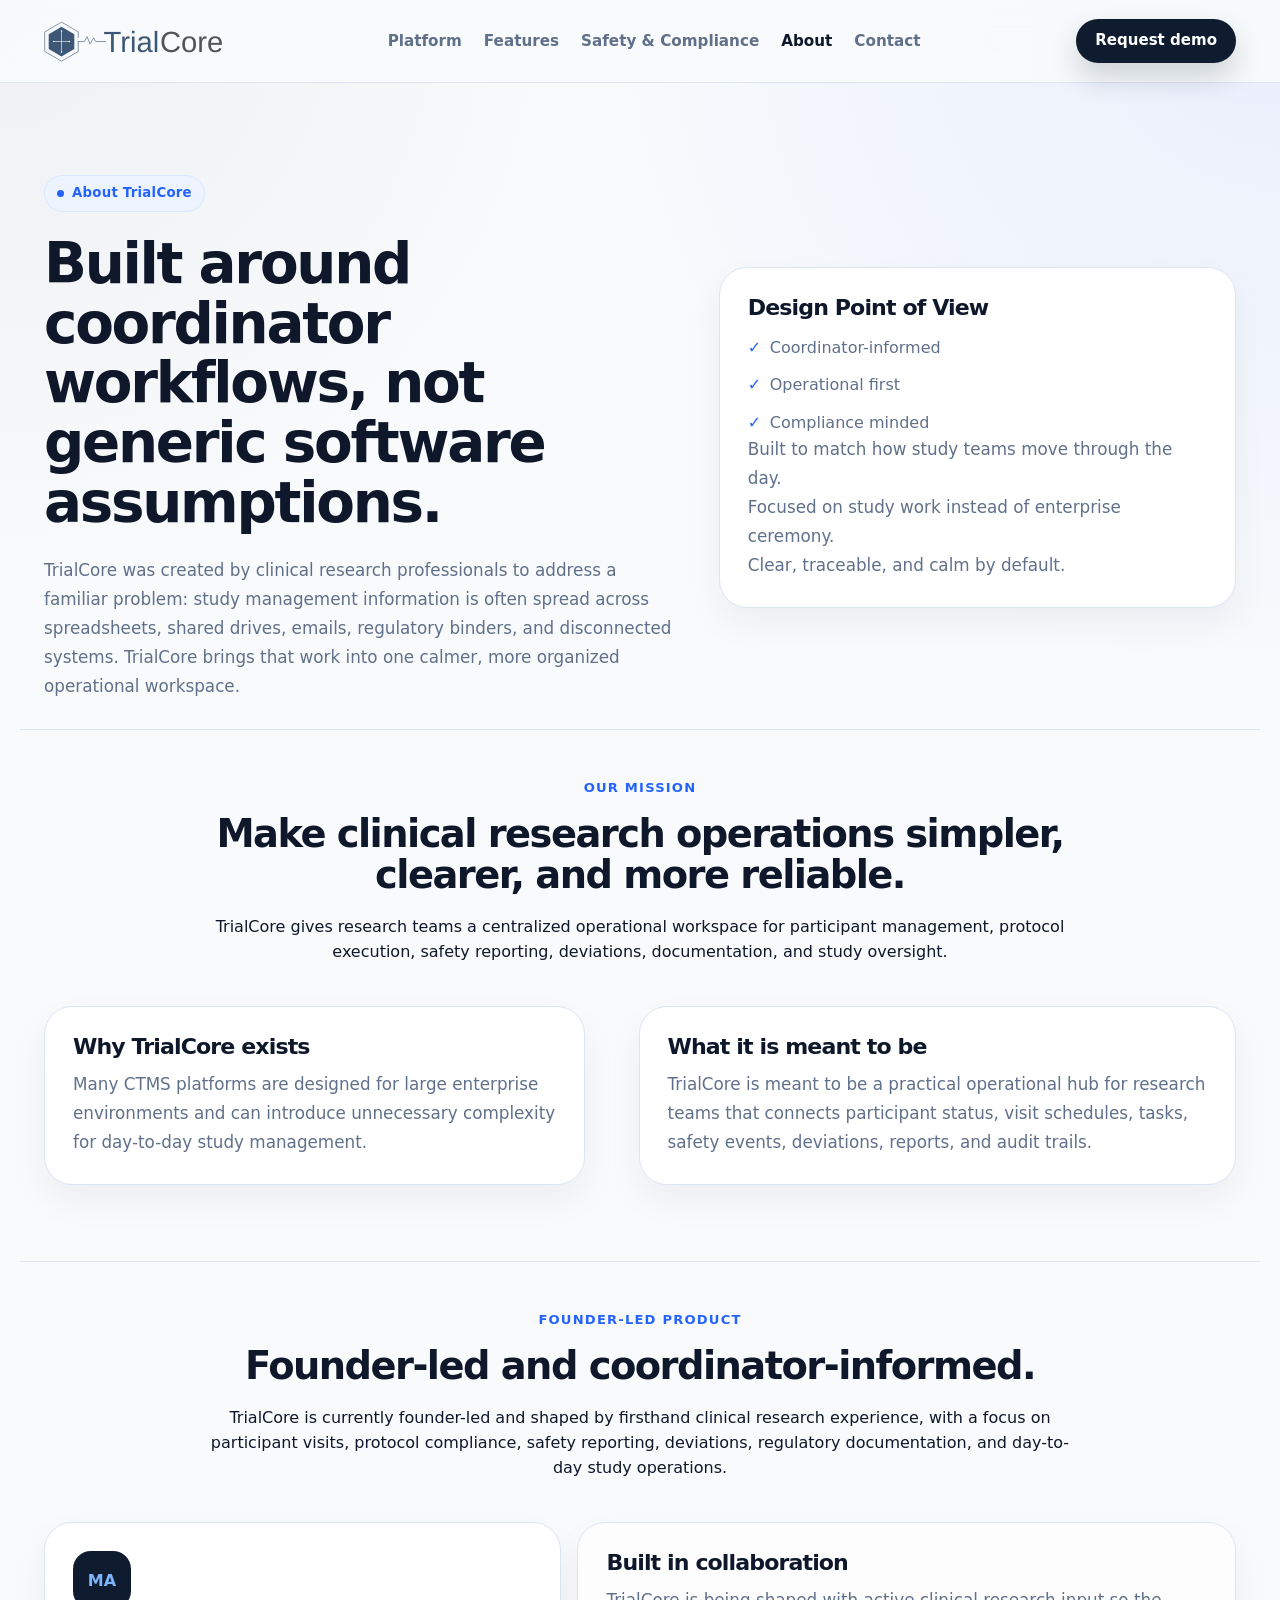
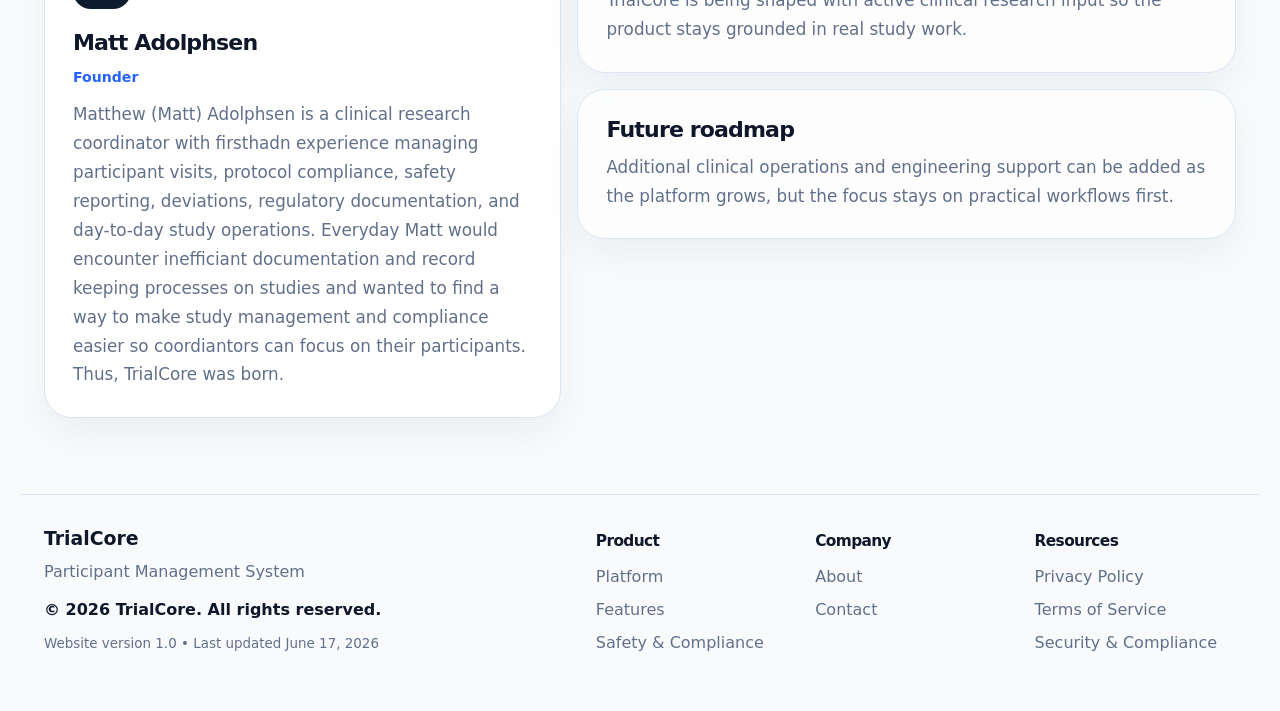
==== about.html @ cb587e04 "Revise founder information in about.html Updated founder's role and description for clarity and deta" ====
<!DOCTYPE html>
<html lang="en">
<head>
  <meta charset="UTF-8">
  <meta name="viewport" content="width=device-width, initial-scale=1.0">
  <title>About | TrialCore</title>
  <meta name="description" content="Learn about TrialCore and the product vision behind the clinical trial management platform.">
  <link rel="stylesheet" href="assets/css/styles.css">
</head>
<body class="about-page">
  <a class="skip-link" href="#main-content">Skip to content</a>
  <header class="site-header">
    <div class="header-inner">
      <a class="brand" href="platform.html" aria-label="TrialCore home">
        <img class="brand-logo" src="assets/images/trialcore-logo.svg" alt="" aria-hidden="true">
      </a>
      <nav class="site-nav" aria-label="Primary navigation">
        <a href="platform.html">Platform</a>
        <a href="features.html">Features</a>
        <a href="safety-compliance.html">Safety &amp; Compliance</a>
        <a href="about.html" aria-current="page">About</a>
        <a href="contact.html">Contact</a>
      </nav>
      <div class="header-actions">
        <a class="button button-dark" href="contact.html">Request demo</a>
      </div>
    </div>
  </header>

  <main id="main-content" class="page-stack">
    <section class="page-hero">
      <div>
        <div class="eyebrow"><span></span> About TrialCore</div>
        <h1>Built around coordinator workflows, not generic software assumptions.</h1>
        <p>TrialCore was created by clinical research professionals to address a familiar problem: study management information is often spread across spreadsheets, shared drives, emails, regulatory binders, and disconnected systems. TrialCore brings that work into one calmer, more organized operational workspace.</p>
      </div>
      <aside class="panel">
        <h3>Design Point of View</h3>
        <ul class="list spaced">
          <li>Coordinator-informed</li>
          <li>Operational first</li>
          <li>Compliance minded</li>
        </ul>
        <p class="body-text panel-note">Built to match how study teams move through the day.</p>
        <p class="body-text panel-note">Focused on study work instead of enterprise ceremony.</p>
        <p class="body-text panel-note">Clear, traceable, and calm by default.</p>
      </aside>
    </section>

    <section class="section compact">
      <div class="section-header center">
        <div class="kicker">Our mission</div>
        <h2>Make clinical research operations simpler, clearer, and more reliable.</h2>
        <p>TrialCore gives research teams a centralized operational workspace for participant management, protocol execution, safety reporting, deviations, documentation, and study oversight.</p>
      </div>
      <div class="split about-split">
        <article class="panel">
          <h3>Why TrialCore exists</h3>
          <p class="body-text">Many CTMS platforms are designed for large enterprise environments and can introduce unnecessary complexity for day-to-day study management.</p>
        </article>
        <article class="panel">
          <h3>What it is meant to be</h3>
          <p class="body-text">TrialCore is meant to be a practical operational hub for research teams that connects participant status, visit schedules, tasks, safety events, deviations, reports, and audit trails.</p>
        </article>
      </div>
    </section>

    <section class="section compact">
      <div class="section-header center">
        <div class="kicker">Founder-led product</div>
        <h2>Founder-led and coordinator-informed.</h2>
        <p>TrialCore is currently founder-led and shaped by firsthand clinical research experience, with a focus on participant visits, protocol compliance, safety reporting, deviations, regulatory documentation, and day-to-day study operations.</p>
      </div>
      <div class="founder-layout">
        <article class="panel founder-card">
          <div class="avatar">MA</div>
          <h3>Matt Adolphsen</h3>
          <div class="role">Founder</div>
          <p class="body-text">Matthew (Matt) Adolphsen is a clinical research coordinator with firsthadn experience managing participant visits, protocol compliance, safety reporting, deviations, regulatory documentation, and day-to-day study operations. Everyday Matt would encounter inefficiant documentation and record keeping processes on studies and wanted to find a way to make study management and compliance easier so coordiantors can focus on their participants. Thus, TrialCore was born.</p>
        </article>
        <div class="stack roadmap-stack">
          <article class="panel panel-muted">
            <h3>Built in collaboration</h3>
            <p class="body-text">TrialCore is being shaped with active clinical research input so the product stays grounded in real study work.</p>
          </article>
          <article class="panel panel-muted">
            <h3>Future roadmap</h3>
            <p class="body-text">Additional clinical operations and engineering support can be added as the platform grows, but the focus stays on practical workflows first.</p>
          </article>
        </div>
      </div>
    </section>
  </main>

  <footer class="site-footer">
    <div class="footer-brand">
      <strong>TrialCore</strong>
      <p>Participant Management System</p>
      <p class="footer-copyright">© 2026 TrialCore. All rights reserved.</p>
      <p class="footer-version">Website version 1.0 • Last updated June 17, 2026</p>
    </div>
    <div class="footer-grid">
      <div>
        <h3>Product</h3>
        <a href="platform.html">Platform</a>
        <a href="features.html">Features</a>
        <a href="safety-compliance.html">Safety &amp; Compliance</a>
      </div>
      <div>
        <h3>Company</h3>
        <a href="about.html">About</a>
        <a href="contact.html">Contact</a>
      </div>
      <div>
        <h3>Resources</h3>
        <a href="resources.html#privacy-policy">Privacy Policy</a>
        <a href="resources.html#terms-of-service">Terms of Service</a>
        <a href="resources.html#security-compliance">Security &amp; Compliance</a>
      </div>
    </div>
  </footer>
</body>
</html>
---- assets/css/styles.css ----
/* TrialCore shared styles.
   Edit the color variables below first when changing the visual theme. */
:root {
  --navy: #0f1b2f;
  --navy-2: #142746;
  --blue: #2563ff;
  --blue-soft: #edf4ff;
  --bg: #f8fafc;
  --surface: #ffffff;
  --text: #0f172a;
  --muted: #61708a;
  --border: #dce5f2;
  --max: 1240px;
  --page-gutter: clamp(18px, 2vw, 24px);
  --section-width: 860px;
  --shadow: 0 22px 54px rgba(15, 23, 42, 0.07);
  --shadow-strong: 0 30px 78px rgba(15, 27, 47, 0.18);
  --radius-lg: 28px;
  --radius-md: 20px;
  --radius-sm: 14px;
}

*,
*::before,
*::after {
  box-sizing: border-box;
}

html {
  scroll-behavior: smooth;
}

body {
  margin: 0;
  font-family: Inter, "Segoe UI", system-ui, -apple-system, BlinkMacSystemFont, sans-serif;
  background:
    radial-gradient(circle at top right, rgba(37, 99, 255, 0.07), transparent 26%),
    radial-gradient(circle at top left, rgba(15, 27, 47, 0.045), transparent 22%),
    var(--bg);
  color: var(--text);
  line-height: 1.58;
}

a {
  color: inherit;
  text-decoration: none;
}

img {
  display: block;
  max-width: 100%;
}

button,
input,
textarea {
  font: inherit;
}

button {
  border: 0;
}

/* Keep keyboard users oriented. */
:focus-visible {
  outline: 3px solid rgba(37, 99, 255, 0.35);
  outline-offset: 2px;
}

.skip-link {
  position: absolute;
  left: 16px;
  top: -48px;
  z-index: 1000;
  padding: 10px 14px;
  border-radius: 999px;
  background: var(--navy);
  color: #fff;
  transition: top 0.2s ease;
}

.skip-link:focus {
  top: 16px;
}

.site-header {
  position: sticky;
  top: 0;
  z-index: 50;
  border-bottom: 1px solid var(--border);
  background: rgba(248, 250, 252, 0.94);
  backdrop-filter: blur(18px);
}

/* Global container system: all major site regions share one centered max-width and gutter. */
.header-inner {
  max-width: var(--max);
  margin: 0 auto;
  padding: 18px var(--page-gutter);
  display: flex;
  flex-wrap: wrap;
  align-items: center;
  justify-content: space-between;
  gap: 18px 24px;
}

.brand {
  display: inline-flex;
  align-items: center;
  gap: 12px;
  font-weight: 800;
  letter-spacing: -0.02em;
}

.brand-logo {
  display: block;
  height: 46px;
  width: auto;
  max-width: min(220px, 28vw);
}

.site-nav {
  display: flex;
  flex-wrap: wrap;
  align-items: center;
  justify-content: center;
  gap: 10px 22px;
  color: var(--muted);
  font-size: 0.95rem;
  font-weight: 650;
}

.site-nav a {
  padding: 6px 0;
}

.site-nav a:hover,
.site-nav a[aria-current="page"] {
  color: var(--text);
}

.header-actions {
  display: flex;
  flex-wrap: wrap;
  gap: 10px;
}

.button {
  display: inline-flex;
  align-items: center;
  justify-content: center;
  min-height: 44px;
  padding: 0 18px;
  border-radius: 999px;
  border: 1px solid transparent;
  font-size: 0.94rem;
  font-weight: 750;
  white-space: nowrap;
  transition:
    transform 0.18s ease,
    box-shadow 0.18s ease,
    background-color 0.18s ease,
    color 0.18s ease,
    border-color 0.18s ease;
}

.button:hover {
  transform: translateY(-1px);
}

.button-primary {
  background: var(--blue);
  color: #fff;
  box-shadow: 0 14px 28px rgba(37, 99, 255, 0.22);
}

.button-primary:hover {
  box-shadow: 0 16px 32px rgba(37, 99, 255, 0.28);
}

.button-dark {
  background: var(--navy);
  color: #fff;
  box-shadow: 0 14px 28px rgba(15, 27, 47, 0.18);
}

.button-secondary {
  background: #fff;
  color: var(--text);
  border-color: var(--border);
}

.button-secondary:hover {
  border-color: #c6d5ea;
}

main {
  display: block;
}

.hero,
.page-hero,
.section,
.cta,
.footer {
  width: 100%;
  max-width: var(--max);
  margin-inline: auto;
}

.hero {
  width: min(100%, var(--max));
  padding: 92px var(--page-gutter) 84px;
  display: grid;
  grid-template-columns: minmax(0, 1fr) minmax(0, 0.92fr);
  gap: 72px;
  align-items: center;
}

.hero-copy {
  max-width: 620px;
}

.eyebrow {
  display: inline-flex;
  align-items: center;
  gap: 8px;
  margin-bottom: 22px;
  padding: 7px 12px;
  border-radius: 999px;
  border: 1px solid #d8e7ff;
  background: var(--blue-soft);
  color: var(--blue);
  font-size: 0.83rem;
  font-weight: 800;
  letter-spacing: 0.02em;
}

.eyebrow span {
  width: 7px;
  height: 7px;
  border-radius: 999px;
  background: var(--blue);
}

h1,
h2,
h3 {
  margin: 0;
  letter-spacing: -0.04em;
}

h1 {
  margin-bottom: 24px;
  font-size: clamp(2.45rem, 5vw, 4.4rem);
  line-height: 1.03;
}

.hero h1 {
  max-width: 10.5ch;
}

.hero p,
.page-hero p,
.body-text {
  margin: 0;
  color: var(--muted);
  font-size: 1.05rem;
  line-height: 1.72;
}

.hero p {
  margin-bottom: 30px;
  max-width: 620px;
}

.hero-actions {
  display: flex;
  flex-wrap: wrap;
  gap: 12px;
  align-items: center;
}

.hero-note {
  margin-top: 18px;
  color: var(--muted);
  font-size: 0.92rem;
}

.hero-media {
  min-width: 0;
}

.hero-frame {
  overflow: hidden;
  border: 1px solid var(--border);
  border-radius: 28px;
  background: #fff;
  box-shadow: var(--shadow);
}

.hero-image {
  width: 100%;
  height: auto;
}

.trust-strip {
  padding: 30px var(--page-gutter) 34px;
  border-top: 1px solid var(--border);
  border-bottom: 1px solid var(--border);
  background: linear-gradient(180deg, #fff 0%, #f5f8fc 100%);
}

.trust-strip > p {
  max-width: var(--section-width);
  margin: 0 auto 24px;
  color: var(--muted);
  text-align: center;
  font-weight: 700;
}

.trust-grid {
  display: grid;
  grid-template-columns: repeat(4, minmax(0, 1fr));
  gap: 24px;
}

.trust-item {
  display: flex;
  gap: 14px;
  align-items: flex-start;
}

.trust-item > span {
  color: var(--blue);
  font-size: 1.3rem;
  font-weight: 900;
  line-height: 1;
  margin-top: 2px;
}

.trust-item small {
  display: block;
  color: var(--muted);
  font-size: 0.88rem;
  line-height: 1.45;
}

.page-hero,
.section {
  padding: 92px var(--page-gutter) 76px;
}

.page-stack > section + section {
  border-top: 1px solid var(--border);
}

.page-hero {
  display: grid;
  grid-template-columns: minmax(0, 1fr) minmax(0, 0.82fr);
  gap: 44px;
  align-items: center;
}

.page-hero h1 {
  max-width: var(--section-width);
  font-size: clamp(2.3rem, 4.4vw, 4.05rem);
  line-height: 1.06;
}

.section {
  padding-top: 0;
}

.platform-page .trust-strip {
  padding-bottom: 48px;
}

.platform-page .section {
  padding-top: 72px;
}

.section.compact {
  padding-top: 48px;
}

/* Section width system: reuse a single measured width for section headings and intro copy. */
.section-header {
  max-width: var(--section-width);
  margin-bottom: 42px;
}

.platform-page .section-header {
  margin-bottom: 56px;
}

.section-header.center {
  margin-inline: auto;
  text-align: center;
}

.panel-note {
  margin-top: 16px;
}

.kicker {
  margin-bottom: 14px;
  color: var(--blue);
  font-size: 0.82rem;
  font-weight: 900;
  letter-spacing: 0.09em;
  text-transform: uppercase;
}

.section h2,
.cta h2 {
  margin-bottom: 18px;
  font-size: clamp(2rem, 3vw, 3.25rem);
  line-height: 1.08;
}

.one-line-heading {
  white-space: nowrap;
}

.grid-2,
.grid-3,
.staff-grid,
.check-list,
.info-grid {
  display: grid;
  gap: 16px;
}

.grid-2 {
  grid-template-columns: repeat(2, minmax(0, 1fr));
}

.grid-3 {
  grid-template-columns: repeat(3, minmax(0, 1fr));
}

.wide-spread {
  max-width: var(--section-width);
}

.cards-top {
  margin-top: 28px;
}

.panel,
.feature-card,
.staff-card,
.rail {
  background: #fff;
  border: 1px solid var(--border);
  box-shadow: 0 16px 36px rgba(15, 23, 42, 0.05);
  transition:
    transform 0.18s ease,
    box-shadow 0.18s ease,
    border-color 0.18s ease;
}

.panel:hover,
.feature-card:hover,
.staff-card:hover,
.comparison-card:hover,
.tab-panel:hover {
  transform: translateY(-2px);
  box-shadow: 0 20px 44px rgba(15, 23, 42, 0.08);
  border-color: #cfdaf0;
}

.panel {
  padding: 28px;
  border-radius: var(--radius-lg);
}

.panel h3,
.feature-card h3,
.staff-card h3 {
  margin-bottom: 10px;
  font-size: 1.38rem;
  line-height: 1.12;
}

.feature-card {
  min-height: 230px;
  padding: 26px;
  border-radius: 32px;
}

.feature-icon {
  width: 44px;
  height: 44px;
  margin-bottom: 30px;
  border-radius: 13px;
  background: var(--blue-soft);
  color: var(--blue);
  display: grid;
  place-items: center;
  font-weight: 900;
}

.feature-card p,
.rail span {
  margin: 0;
  color: var(--muted);
  font-size: 0.96rem;
}

.about-page .page-hero {
  padding-bottom: 28px;
}

.contact-page .page-hero {
  padding-bottom: 20px;
}

.features-page .page-hero {
  padding-bottom: 20px;
}

.safety-page .page-hero {
  display: block;
  padding-bottom: 24px;
}

.page-hero-copy {
  max-width: var(--section-width);
}

.safety-page .feature-card {
  min-height: 220px;
}

.about-split {
  gap: 20px;
}

.founder-layout {
  display: grid;
  grid-template-columns: minmax(0, 0.88fr) minmax(0, 1.12fr);
  gap: 16px;
  align-items: start;
}

.founder-card {
  min-height: 100%;
}

.panel-muted {
  background: rgba(255, 255, 255, 0.72);
}

.roadmap-stack {
  gap: 14px;
}

.feature-group-grid {
  align-items: stretch;
}

.comparison-grid {
  display: grid;
  grid-template-columns: repeat(2, minmax(0, 1fr));
  gap: 16px;
}

.comparison-card {
  padding: 26px;
  border: 1px solid var(--border);
  border-radius: 28px;
  background: #fff;
  box-shadow: 0 16px 36px rgba(15, 23, 42, 0.05);
}

.comparison-card h3 {
  margin-bottom: 10px;
  font-size: 1.35rem;
}

.comparison-highlight {
  border-color: #bfd0f4;
  background: linear-gradient(180deg, #ffffff 0%, #f4f8ff 100%);
}

.trust-layer {
  margin-top: 18px;
  display: grid;
  gap: 22px;
}

.document-preview {
  max-width: 860px;
  margin-inline: auto;
}

.trust-layer-grid {
  display: grid;
  grid-template-columns: repeat(3, minmax(0, 1fr));
  gap: 16px;
}

.trust-layer-grid strong {
  display: block;
  margin-bottom: 8px;
}

.form-assurance {
  margin: 14px 0 0;
  color: var(--muted);
  font-size: 0.92rem;
}

.list {
  margin: 0;
  padding: 0;
  list-style: none;
  display: grid;
  gap: 12px;
  color: var(--muted);
}

.list-two-col {
  grid-template-columns: repeat(2, minmax(0, 1fr));
  column-gap: 24px;
}

.list.spaced {
  margin-top: 14px;
}

.workflow-section .section-header {
  max-width: var(--section-width);
}

.workflow-grid {
  display: grid;
  grid-template-columns: repeat(2, minmax(0, 1fr));
  gap: 18px;
  align-items: start;
}

.workflow-grid > .panel:first-child {
  grid-column: 1 / -1;
}

.workflow-grid > .panel {
  min-height: 100%;
}

.workflow-list {
  gap: 14px;
}

.status-flow {
  margin-top: 20px;
  display: grid;
  grid-template-columns: repeat(3, minmax(0, 1fr));
  gap: 14px;
}

.status-card {
  min-height: 168px;
  padding: 18px 18px 20px;
  border: 1px solid #d6e1f3;
  border-radius: 22px;
  background: linear-gradient(180deg, #ffffff 0%, #f8fbff 100%);
  box-shadow: 0 12px 28px rgba(15, 23, 42, 0.04);
}

.status-card h4 {
  margin: 10px 0 8px;
  font-size: 1.08rem;
  line-height: 1.15;
  letter-spacing: -0.03em;
}

.status-card p {
  margin: 0;
  color: var(--muted);
  font-size: 0.93rem;
  line-height: 1.55;
}

.status-step {
  display: inline-flex;
  align-items: center;
  justify-content: center;
  min-width: 44px;
  height: 28px;
  padding: 0 10px;
  border-radius: 999px;
  background: var(--blue-soft);
  color: var(--blue);
  font-size: 0.78rem;
  font-weight: 900;
  letter-spacing: 0.08em;
}

.status-card-terminal {
  border-color: #bfd0f4;
  background: linear-gradient(180deg, #ffffff 0%, #f4f8ff 100%);
}

.list li {
  position: relative;
  padding-left: 22px;
}

.list li::before {
  content: "✓";
  position: absolute;
  left: 0;
  color: var(--blue);
  font-weight: 900;
}

.split {
  display: grid;
  grid-template-columns: minmax(0, 0.95fr) minmax(0, 1.05fr);
  gap: 54px;
  align-items: start;
}

.stack {
  display: grid;
  gap: 16px;
}

.product-mini {
  overflow: hidden;
  border: 1px solid var(--border);
  border-radius: 22px;
  background: var(--bg);
}

.product-mini-top {
  min-height: 50px;
  padding: 0 16px;
  background: var(--navy);
  color: #b7c4d6;
  display: flex;
  align-items: center;
  justify-content: space-between;
  gap: 12px;
  font-size: 0.82rem;
  font-weight: 800;
}

.product-mini-body {
  padding: 18px;
  display: grid;
  gap: 12px;
}

.mini-row {
  display: flex;
  justify-content: space-between;
  gap: 14px;
  align-items: center;
  padding: 13px;
  border: 1px solid var(--border);
  border-radius: 12px;
  background: #fff;
}

.mini-row strong {
  display: block;
  margin-bottom: 3px;
}

.mini-row small {
  display: block;
  color: var(--muted);
}

.pill {
  padding: 5px 9px;
  border-radius: 999px;
  background: var(--blue-soft);
  color: var(--blue);
  font-size: 0.72rem;
  font-weight: 850;
  white-space: nowrap;
}

.staff-grid {
  grid-template-columns: repeat(3, minmax(0, 1fr));
}

.staff-card {
  min-height: 260px;
  padding: 24px;
  border-radius: 24px;
}

.avatar {
  width: 58px;
  height: 58px;
  margin-bottom: 22px;
  border-radius: 18px;
  background: var(--navy);
  color: #7db5ff;
  display: grid;
  place-items: center;
  font-weight: 900;
}

.role {
  margin-bottom: 12px;
  color: var(--blue);
  font-size: 0.88rem;
  font-weight: 800;
}

.contact-layout {
  display: grid;
  grid-template-columns: minmax(0, 1.05fr) minmax(0, 0.95fr);
  gap: 24px;
  align-items: start;
}

form {
  display: grid;
  grid-template-columns: repeat(2, minmax(0, 1fr));
  gap: 14px;
}

.field {
  display: grid;
  gap: 7px;
}

.field.full {
  grid-column: 1 / -1;
}

label {
  font-size: 0.84rem;
  font-weight: 800;
}

input,
textarea {
  width: 100%;
  padding: 12px 13px;
  border: 1px solid var(--border);
  border-radius: 12px;
  background: #fff;
  color: var(--text);
}

textarea {
  min-height: 132px;
  resize: vertical;
}

input:focus,
textarea:focus {
  border-color: #9bc0ff;
  box-shadow: 0 0 0 4px rgba(37, 99, 255, 0.1);
}

.form-actions {
  grid-column: 1 / -1;
  display: flex;
  flex-wrap: wrap;
  gap: 10px;
  align-items: center;
}

.form-note {
  grid-column: 1 / -1;
  margin: 0;
  color: var(--muted);
  font-size: 0.9rem;
}

.cta {
  margin-bottom: 42px;
  padding: 0 var(--page-gutter);
}

.cta-inner {
  padding: 62px;
  border-radius: 36px;
  background: var(--navy);
  color: #fff;
  box-shadow: var(--shadow-strong);
  display: grid;
  grid-template-columns: minmax(0, 1fr) auto;
  gap: 28px;
  align-items: center;
}

.cta p {
  margin: 0;
  max-width: 670px;
  color: #b8c4d5;
}

.cta .button-primary {
  background: #fff;
  color: var(--navy);
  box-shadow: none;
}

.footer {
  padding: 28px var(--page-gutter) 46px;
  border-top: 1px solid var(--border);
  color: var(--muted);
  font-size: 0.9rem;
  display: flex;
  justify-content: space-between;
  gap: 20px;
}

.site-footer {
  width: min(100%, var(--max));
  margin: 0 auto;
  padding: 34px var(--page-gutter) 48px;
  border-top: 1px solid var(--border);
  color: var(--muted);
  display: grid;
  grid-template-columns: minmax(0, 0.9fr) minmax(0, 1.1fr);
  gap: 28px;
}

.footer-brand strong {
  display: block;
  margin-bottom: 0;
  color: var(--text);
  font-size: 1.18rem;
  line-height: 1;
}

.footer-brand {
  display: grid;
  gap: 1px;
}

.footer-brand p {
  margin: 0;
}

.footer-copyright {
  margin-top: 3px !important;
  color: var(--text);
  font-weight: 600;
}

.footer-version {
  color: var(--muted);
  font-size: 0.84rem;
}

.footer-grid {
  display: grid;
  grid-template-columns: repeat(3, minmax(0, 1fr));
  gap: 18px;
}

.footer-grid h3 {
  margin-bottom: 10px;
  color: var(--text);
  font-size: 0.96rem;
}

.footer-grid a {
  display: block;
  margin-bottom: 8px;
  color: var(--muted);
}

.footer-grid a:hover {
  color: var(--text);
}

.resources-section {
  padding-top: 0;
}

.resource-tabs {
  display: grid;
  gap: 18px;
}

.tab-list {
  display: grid;
  grid-template-columns: repeat(3, minmax(0, 1fr));
  gap: 12px;
  padding: 10px;
  border: 1px solid var(--border);
  border-radius: 22px;
  background: rgba(255, 255, 255, 0.78);
  box-shadow: 0 16px 36px rgba(15, 23, 42, 0.05);
}

.tab-button {
  min-height: 54px;
  padding: 0 16px;
  border-radius: 16px;
  border: 1px solid transparent;
  background: transparent;
  color: var(--muted);
  font-size: 0.96rem;
  font-weight: 800;
  letter-spacing: -0.01em;
  cursor: pointer;
  transition:
    background-color 0.18s ease,
    color 0.18s ease,
    border-color 0.18s ease,
    transform 0.18s ease;
}

.tab-button:hover {
  transform: translateY(-1px);
}

.tab-button[aria-selected="true"],
.tab-button.is-active {
  background: var(--navy);
  color: #fff;
  border-color: var(--navy);
  box-shadow: 0 12px 24px rgba(15, 27, 47, 0.18);
}

.tab-panel {
  padding: 28px;
}

.resource-copy {
  display: grid;
  gap: 24px;
}

.resource-intro h3 {
  margin-bottom: 10px;
  font-size: 1.6rem;
}

.resource-columns {
  display: grid;
  grid-template-columns: repeat(3, minmax(0, 1fr));
  gap: 18px;
}

.resource-columns section {
  padding: 20px;
  border: 1px solid var(--border);
  border-radius: 20px;
  background: #fff;
}

.resource-columns h4 {
  margin: 0 0 12px;
  font-size: 1.05rem;
}

.resource-columns .list {
  gap: 10px;
}

.resource-columns .list li {
  padding-left: 20px;
}

/* Responsive breakpoint strategy: collapse multi-column layouts gradually while keeping gutters consistent. */
@media (max-width: 1080px) {
  .hero,
  .page-hero {
    grid-template-columns: minmax(0, 1fr);
    gap: 48px;
  }

  .hero h1 {
    max-width: 12ch;
  }

  .hero-frame {
    max-width: 860px;
    margin-inline: auto;
  }

  .trust-grid {
    grid-template-columns: repeat(2, minmax(0, 1fr));
  }

  .resource-columns {
    grid-template-columns: minmax(0, 1fr);
  }

  .one-line-heading {
    white-space: normal;
    text-wrap: balance;
  }
}

@media (max-width: 940px) {
  .contact-layout,
  .cta-inner {
    grid-template-columns: minmax(0, 1fr);
  }

  .grid-3,
  .staff-grid {
    grid-template-columns: repeat(2, minmax(0, 1fr));
  }

  .comparison-grid,
  .founder-layout,
  .site-footer,
  .footer-grid,
  .trust-layer-grid,
  .tab-list,
  .workflow-grid {
    grid-template-columns: minmax(0, 1fr);
  }

  .status-flow {
    grid-template-columns: repeat(2, minmax(0, 1fr));
  }

  .safety-page .grid-3 {
    grid-template-columns: repeat(2, minmax(0, 1fr));
  }
}

@media (max-width: 720px) {
  .header-inner {
    align-items: flex-start;
  }

  .site-nav {
    justify-content: flex-start;
    gap: 10px 18px;
  }

  .brand-logo {
    height: 40px;
    max-width: min(190px, 42vw);
  }

  .one-line-heading {
    white-space: normal;
  }

  .hero {
    padding-top: 58px;
  }

  .grid-2,
  .grid-3,
  .staff-grid,
  .trust-grid,
  form {
    grid-template-columns: minmax(0, 1fr);
  }

  .list-two-col {
    grid-template-columns: minmax(0, 1fr);
  }

  .status-flow {
    grid-template-columns: minmax(0, 1fr);
  }

  .comparison-grid,
  .trust-layer-grid,
  .workflow-grid {
    grid-template-columns: minmax(0, 1fr);
  }

  .tab-panel {
    padding: 20px;
  }

  .tab-list {
    padding: 8px;
    gap: 8px;
  }

  .tab-button {
    min-height: 48px;
    padding-inline: 12px;
    font-size: 0.9rem;
  }

  .safety-page .page-hero {
    padding-bottom: 8px;
  }

  .cta {
    padding-inline: 0;
  }

  .cta-inner {
    padding: 32px;
    border-radius: 28px;
  }

  .site-footer {
    padding-inline: 0;
  }
}
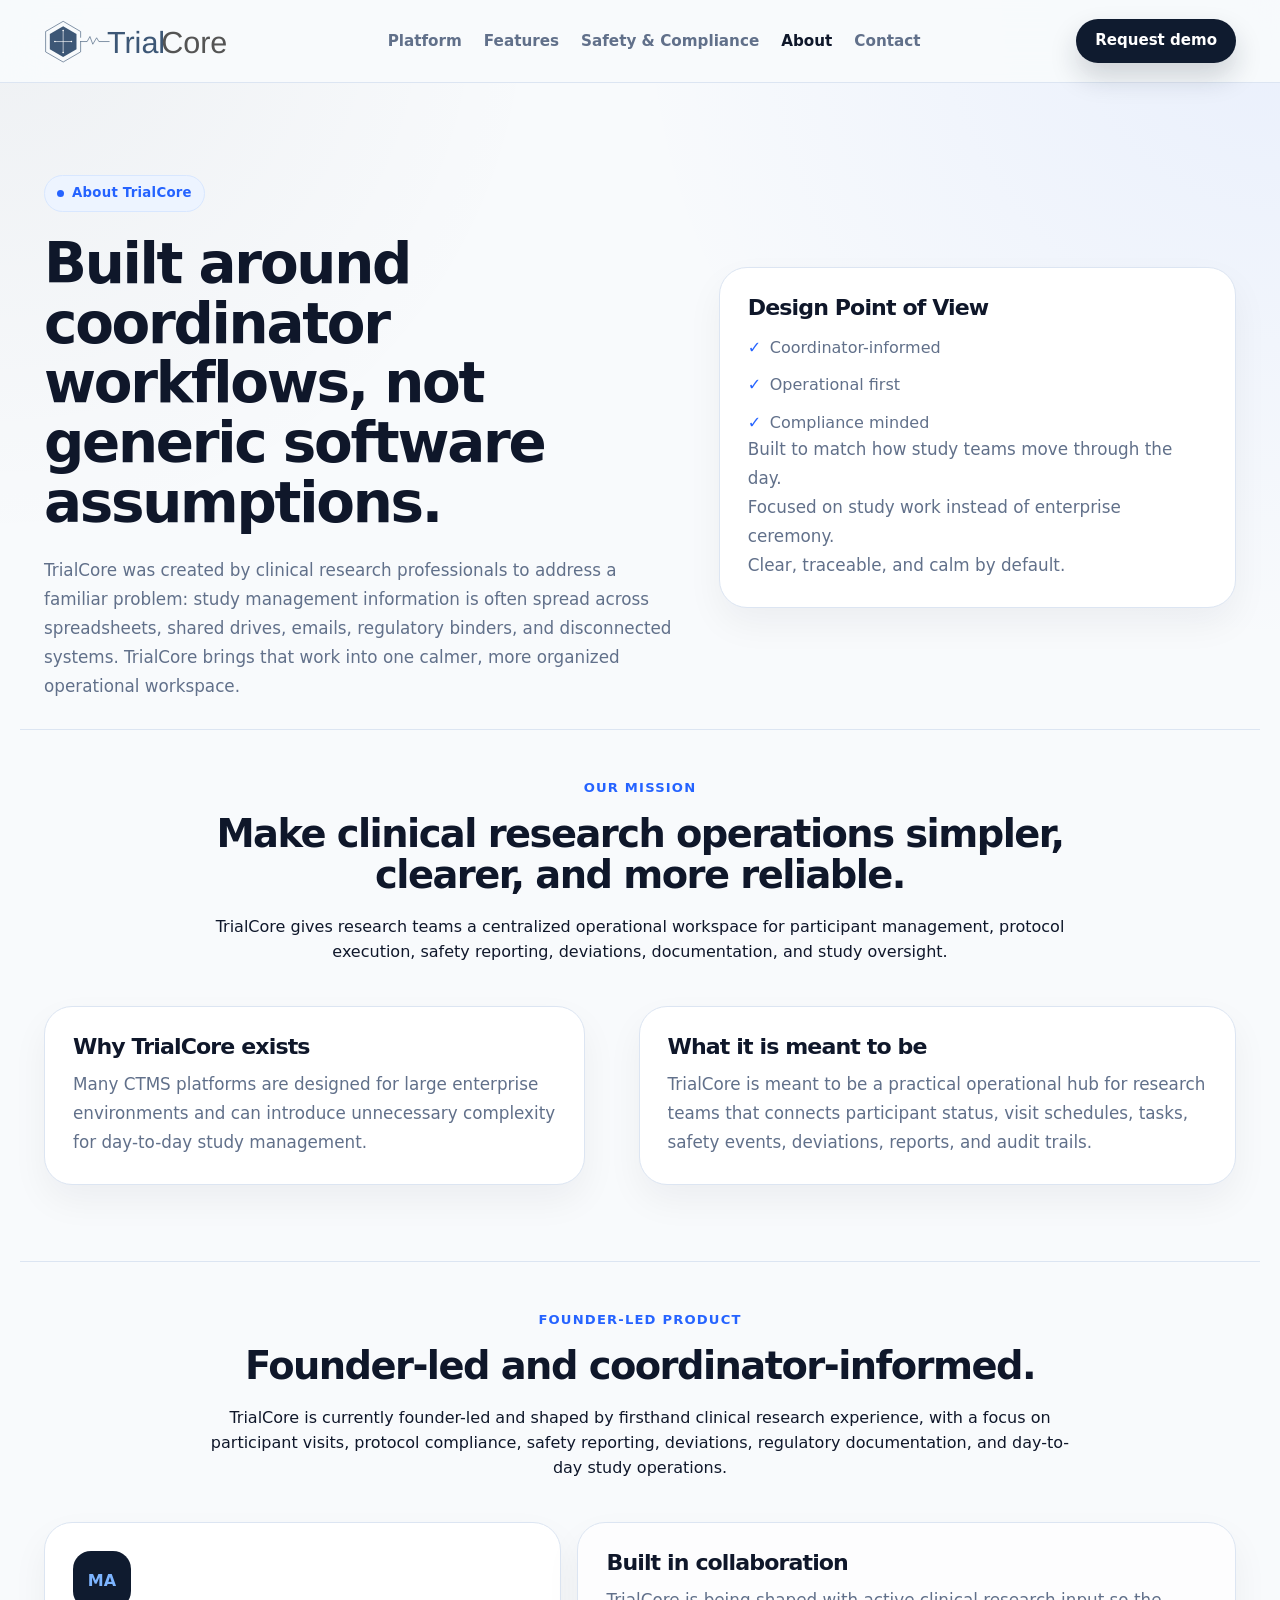
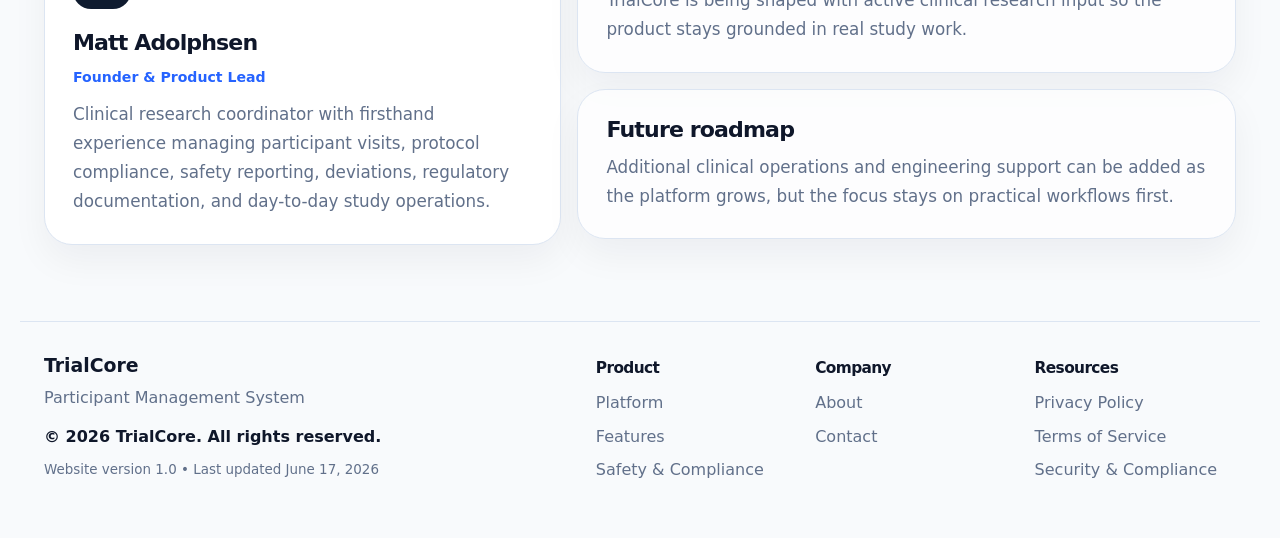
==== commit d0bea4af: "Update about.html" ====
--- a/about.html
+++ b/about.html
@@ -75,8 +75,8 @@
         <article class="panel founder-card">
           <div class="avatar">MA</div>
           <h3>Matt Adolphsen</h3>
-          <div class="role">Founder</div>
-          <p class="body-text">Matthew (Matt) Adolphsen is a clinical research coordinator with firsthadn experience managing participant visits, protocol compliance, safety reporting, deviations, regulatory documentation, and day-to-day study operations. Everyday Matt would encounter inefficiant documentation and record keeping processes on studies and wanted to find a way to make study management and compliance easier so coordiantors can focus on their participants. Thus, TrialCore was born.</p>
+          <div class="role">Founder &amp; Product Lead</div>
+          <p class="body-text">Clinical research coordinator with firsthand experience managing participant visits, protocol compliance, safety reporting, deviations, regulatory documentation, and day-to-day study operations.</p>
         </article>
         <div class="stack roadmap-stack">
           <article class="panel panel-muted">
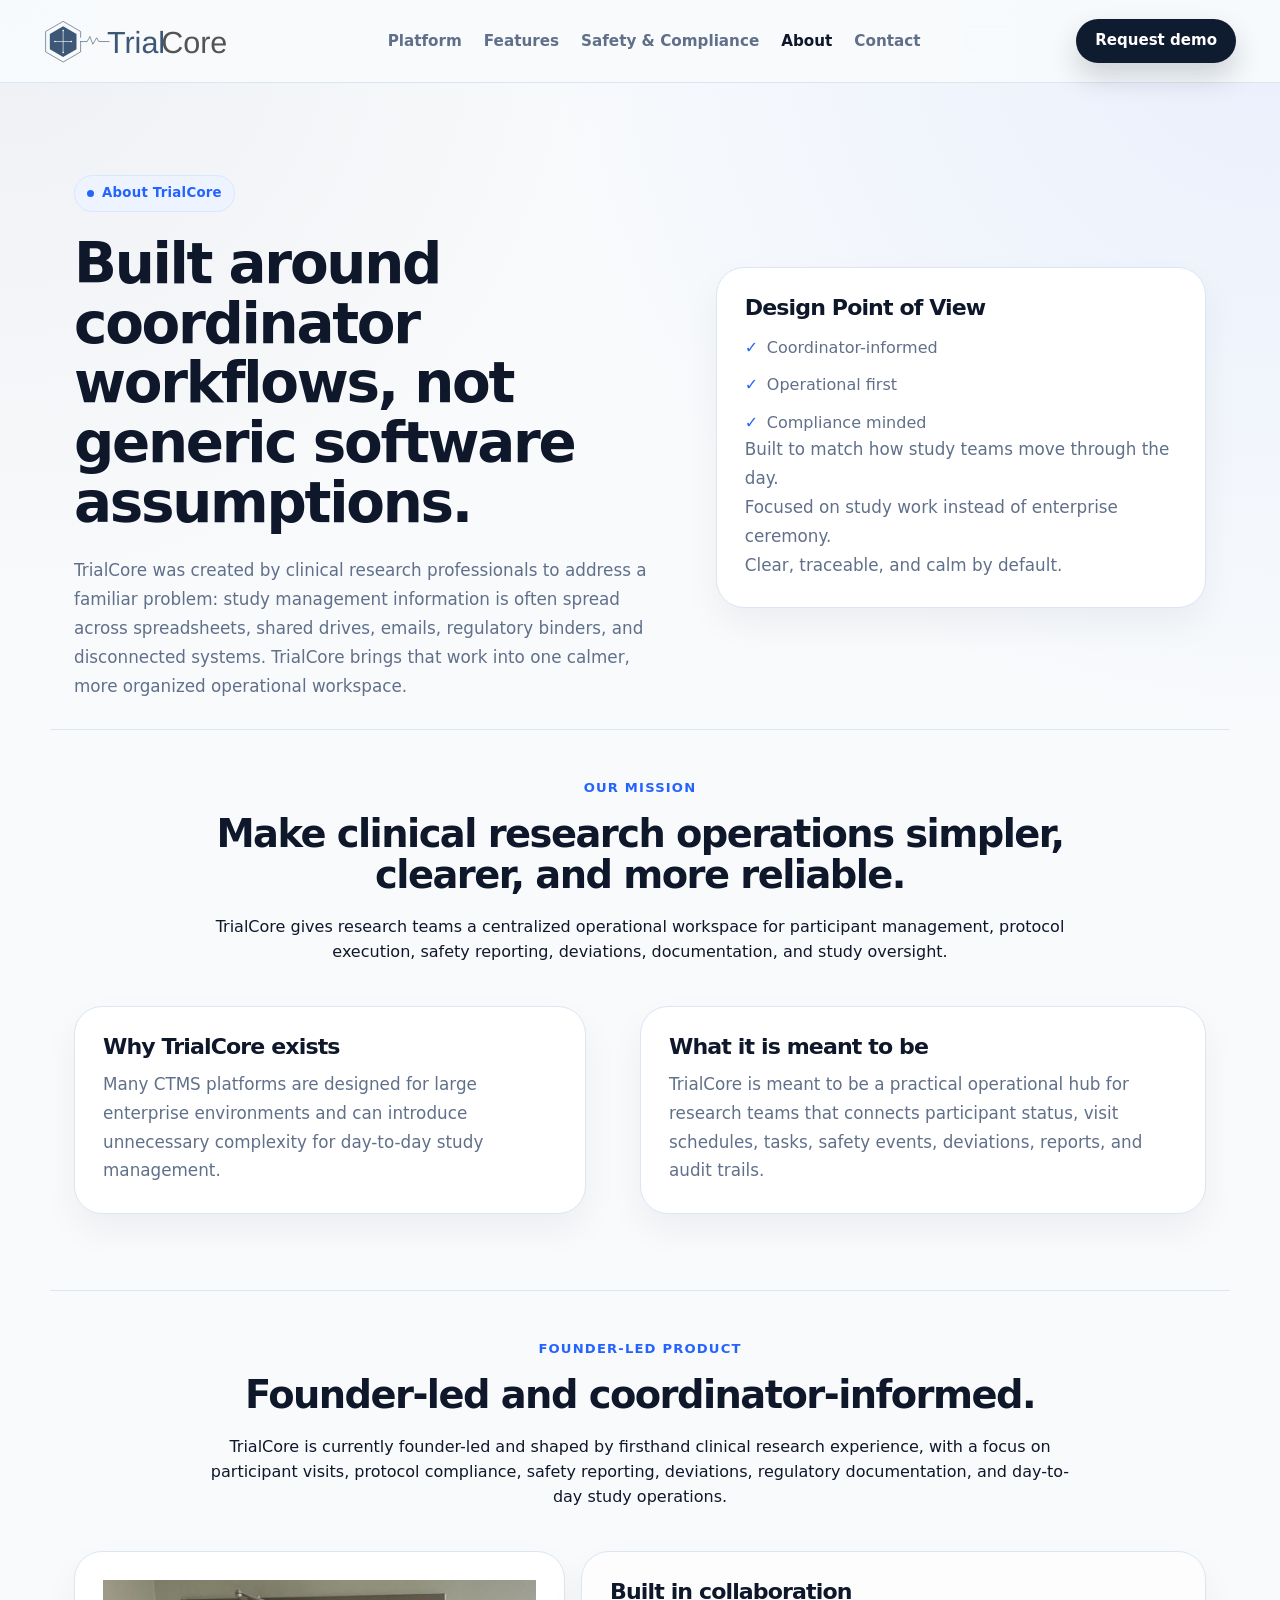
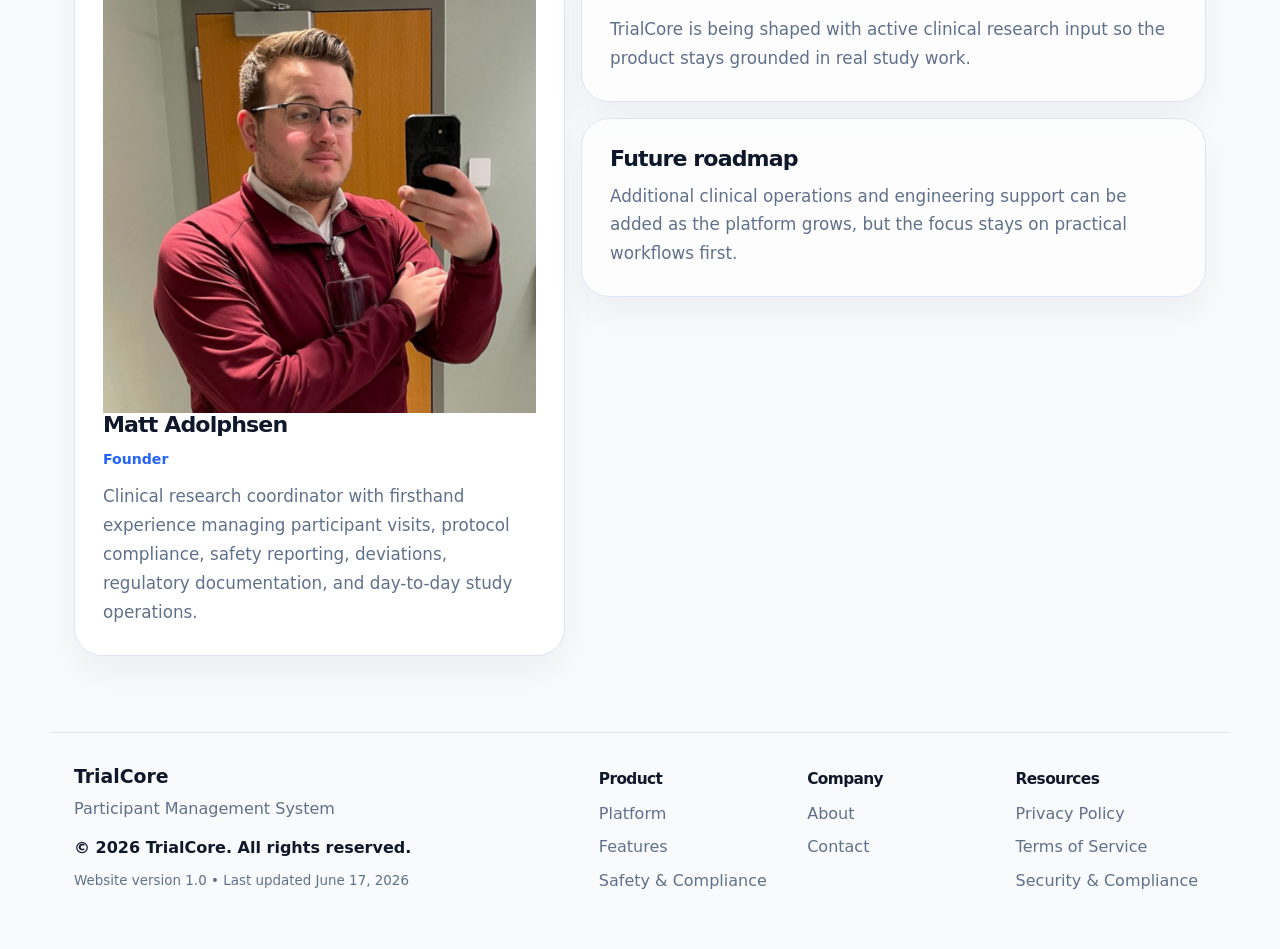
==== commit 6313b314: "Refactor founder section in about.html Updated the founder section to enhance the layout and informa" ====
--- a/about.html
+++ b/about.html
@@ -70,15 +70,26 @@
         <div class="kicker">Founder-led product</div>
         <h2>Founder-led and coordinator-informed.</h2>
         <p>TrialCore is currently founder-led and shaped by firsthand clinical research experience, with a focus on participant visits, protocol compliance, safety reporting, deviations, regulatory documentation, and day-to-day study operations.</p>
+     </div>
+
+  <div class="founder-layout">
+    <article class="panel founder-card">
+      <div class="founder-photo-wrap">
+        <img
+          class="founder-photo"
+          src="assets/images/matt-adolphsen.jpg"
+          alt="Matt Adolphsen, Founder of TrialCore"
+        />
       </div>
-      <div class="founder-layout">
-        <article class="panel founder-card">
-          <div class="avatar">MA</div>
-          <h3>Matt Adolphsen</h3>
-          <div class="role">Founder &amp; Product Lead</div>
-          <p class="body-text">Clinical research coordinator with firsthand experience managing participant visits, protocol compliance, safety reporting, deviations, regulatory documentation, and day-to-day study operations.</p>
-        </article>
-        <div class="stack roadmap-stack">
+
+      <h3>Matt Adolphsen</h3>
+      <div class="role">Founder</div>
+      <p class="body-text">
+        Clinical research coordinator with firsthand experience managing participant visits, protocol compliance, safety reporting, deviations, regulatory documentation, and day-to-day study operations.
+      </p>
+    </article>
+
+    <div class="stack roadmap-stack">
           <article class="panel panel-muted">
             <h3>Built in collaboration</h3>
             <p class="body-text">TrialCore is being shaped with active clinical research input so the product stays grounded in real study work.</p>
--- a/assets/css/styles.css
+++ b/assets/css/styles.css
@@ -11,6 +11,7 @@
   --muted: #61708a;
   --border: #dce5f2;
   --max: 1240px;
+  --content-max: 1180px;
   --page-gutter: clamp(18px, 2vw, 24px);
   --section-width: 860px;
   --shadow: 0 22px 54px rgba(15, 23, 42, 0.07);
@@ -93,6 +94,11 @@
 }
 
 /* Global container system: all major site regions share one centered max-width and gutter. */
+.site-container {
+  width: min(calc(100% - 48px), var(--content-max));
+  margin-inline: auto;
+}
+
 .header-inner {
   max-width: var(--max);
   margin: 0 auto;
@@ -204,12 +210,12 @@
 .cta,
 .footer {
   width: 100%;
-  max-width: var(--max);
+  max-width: var(--content-max);
   margin-inline: auto;
 }
 
 .hero {
-  width: min(100%, var(--max));
+  width: min(100%, var(--content-max));
   padding: 92px var(--page-gutter) 84px;
   display: grid;
   grid-template-columns: minmax(0, 1fr) minmax(0, 0.92fr);
@@ -305,38 +311,70 @@
 }
 
 .trust-strip {
-  padding: 30px var(--page-gutter) 34px;
+  padding: 56px 0 40px;
   border-top: 1px solid var(--border);
   border-bottom: 1px solid var(--border);
   background: linear-gradient(180deg, #fff 0%, #f5f8fc 100%);
-}
-
-.trust-strip > p {
-  max-width: var(--section-width);
-  margin: 0 auto 24px;
-  color: var(--muted);
-  text-align: center;
-  font-weight: 700;
+  width: 100%;
+}
+
+.trust-header .one-line-heading {
+  white-space: normal;
+  text-wrap: balance;
+  max-width: 1100px;
+  margin-inline: auto;
+}
+
+.trust-header .kicker {
+  text-transform: none;
+  margin-bottom: 0;
 }
 
 .trust-grid {
   display: grid;
   grid-template-columns: repeat(4, minmax(0, 1fr));
-  gap: 24px;
+  gap: 22px;
+  width: 100%;
 }
 
 .trust-item {
-  display: flex;
-  gap: 14px;
-  align-items: flex-start;
-}
-
-.trust-item > span {
-  color: var(--blue);
-  font-size: 1.3rem;
-  font-weight: 900;
-  line-height: 1;
-  margin-top: 2px;
+  min-height: 210px;
+  padding: 22px 22px 20px;
+  border: 1px solid var(--border);
+  border-radius: 24px;
+  background: #fff;
+  box-shadow: 0 16px 36px rgba(15, 23, 42, 0.05);
+  display: grid;
+  align-content: start;
+  gap: 18px;
+}
+
+.trust-icon {
+  width: 30px;
+  height: 30px;
+  color: #5166b8;
+}
+
+.trust-icon svg {
+  display: block;
+  width: 100%;
+  height: 100%;
+}
+
+.trust-item strong {
+  display: block;
+  margin-bottom: 6px;
+  color: var(--text);
+  font-size: 1.18rem;
+  line-height: 1.08;
+  letter-spacing: -0.04em;
+}
+
+.trust-item p {
+  margin: 0;
+  color: #3f434b;
+  font-size: 0.98rem;
+  line-height: 1.5;
 }
 
 .trust-item small {
@@ -373,11 +411,11 @@
 }
 
 .platform-page .trust-strip {
-  padding-bottom: 48px;
+  padding-bottom: 40px;
 }
 
 .platform-page .section {
-  padding-top: 72px;
+  padding-top: 36px;
 }
 
 .section.compact {
@@ -386,7 +424,8 @@
 
 /* Section width system: reuse a single measured width for section headings and intro copy. */
 .section-header {
-  max-width: var(--section-width);
+  width: 100%;
+  max-width: var(--content-max);
   margin-bottom: 42px;
 }
 
@@ -394,9 +433,20 @@
   margin-bottom: 56px;
 }
 
+.platform-page .trust-header {
+  margin-bottom: 28px;
+}
+
 .section-header.center {
+  width: 100%;
+  max-width: 900px;
   margin-inline: auto;
   text-align: center;
+}
+
+.section-header.center p {
+  max-width: 860px;
+  margin-inline: auto;
 }
 
 .panel-note {
@@ -413,7 +463,8 @@
 }
 
 .section h2,
-.cta h2 {
+.cta h2,
+.trust-header h2 {
   margin-bottom: 18px;
   font-size: clamp(2rem, 3vw, 3.25rem);
   line-height: 1.08;
@@ -430,6 +481,9 @@
 .info-grid {
   display: grid;
   gap: 16px;
+  width: 100%;
+  max-width: var(--content-max);
+  margin-inline: auto;
 }
 
 .grid-2 {
@@ -441,7 +495,7 @@
 }
 
 .wide-spread {
-  max-width: var(--section-width);
+  max-width: var(--content-max);
 }
 
 .cards-top {
@@ -527,7 +581,7 @@
 }
 
 .page-hero-copy {
-  max-width: var(--section-width);
+  max-width: var(--content-max);
 }
 
 .safety-page .feature-card {
@@ -565,6 +619,9 @@
   display: grid;
   grid-template-columns: repeat(2, minmax(0, 1fr));
   gap: 16px;
+  width: 100%;
+  max-width: var(--content-max);
+  margin-inline: auto;
 }
 
 .comparison-card {
@@ -600,6 +657,9 @@
   display: grid;
   grid-template-columns: repeat(3, minmax(0, 1fr));
   gap: 16px;
+  width: 100%;
+  max-width: var(--content-max);
+  margin-inline: auto;
 }
 
 .trust-layer-grid strong {
@@ -632,7 +692,7 @@
 }
 
 .workflow-section .section-header {
-  max-width: var(--section-width);
+  max-width: var(--content-max);
 }
 
 .workflow-grid {
@@ -640,6 +700,9 @@
   grid-template-columns: repeat(2, minmax(0, 1fr));
   gap: 18px;
   align-items: start;
+  width: 100%;
+  max-width: var(--content-max);
+  margin-inline: auto;
 }
 
 .workflow-grid > .panel:first-child {
@@ -722,6 +785,9 @@
   grid-template-columns: minmax(0, 0.95fr) minmax(0, 1.05fr);
   gap: 54px;
   align-items: start;
+  width: 100%;
+  max-width: var(--content-max);
+  margin-inline: auto;
 }
 
 .stack {
@@ -820,6 +886,9 @@
   grid-template-columns: minmax(0, 1.05fr) minmax(0, 0.95fr);
   gap: 24px;
   align-items: start;
+  width: 100%;
+  max-width: var(--content-max);
+  margin-inline: auto;
 }
 
 form {
@@ -893,6 +962,9 @@
   grid-template-columns: minmax(0, 1fr) auto;
   gap: 28px;
   align-items: center;
+  width: 100%;
+  max-width: var(--content-max);
+  margin-inline: auto;
 }
 
 .cta p {
@@ -918,7 +990,7 @@
 }
 
 .site-footer {
-  width: min(100%, var(--max));
+  width: min(100%, var(--content-max));
   margin: 0 auto;
   padding: 34px var(--page-gutter) 48px;
   border-top: 1px solid var(--border);
@@ -960,6 +1032,9 @@
   display: grid;
   grid-template-columns: repeat(3, minmax(0, 1fr));
   gap: 18px;
+  width: 100%;
+  max-width: var(--content-max);
+  margin-inline: auto;
 }
 
 .footer-grid h3 {
@@ -996,6 +1071,9 @@
   border-radius: 22px;
   background: rgba(255, 255, 255, 0.78);
   box-shadow: 0 16px 36px rgba(15, 23, 42, 0.05);
+  width: 100%;
+  max-width: var(--content-max);
+  margin-inline: auto;
 }
 
 .tab-button {
@@ -1046,6 +1124,9 @@
   display: grid;
   grid-template-columns: repeat(3, minmax(0, 1fr));
   gap: 18px;
+  width: 100%;
+  max-width: var(--content-max);
+  margin-inline: auto;
 }
 
 .resource-columns section {
@@ -1160,6 +1241,10 @@
     grid-template-columns: minmax(0, 1fr);
   }
 
+  .trust-item {
+    min-height: 0;
+  }
+
   .list-two-col {
     grid-template-columns: minmax(0, 1fr);
   }
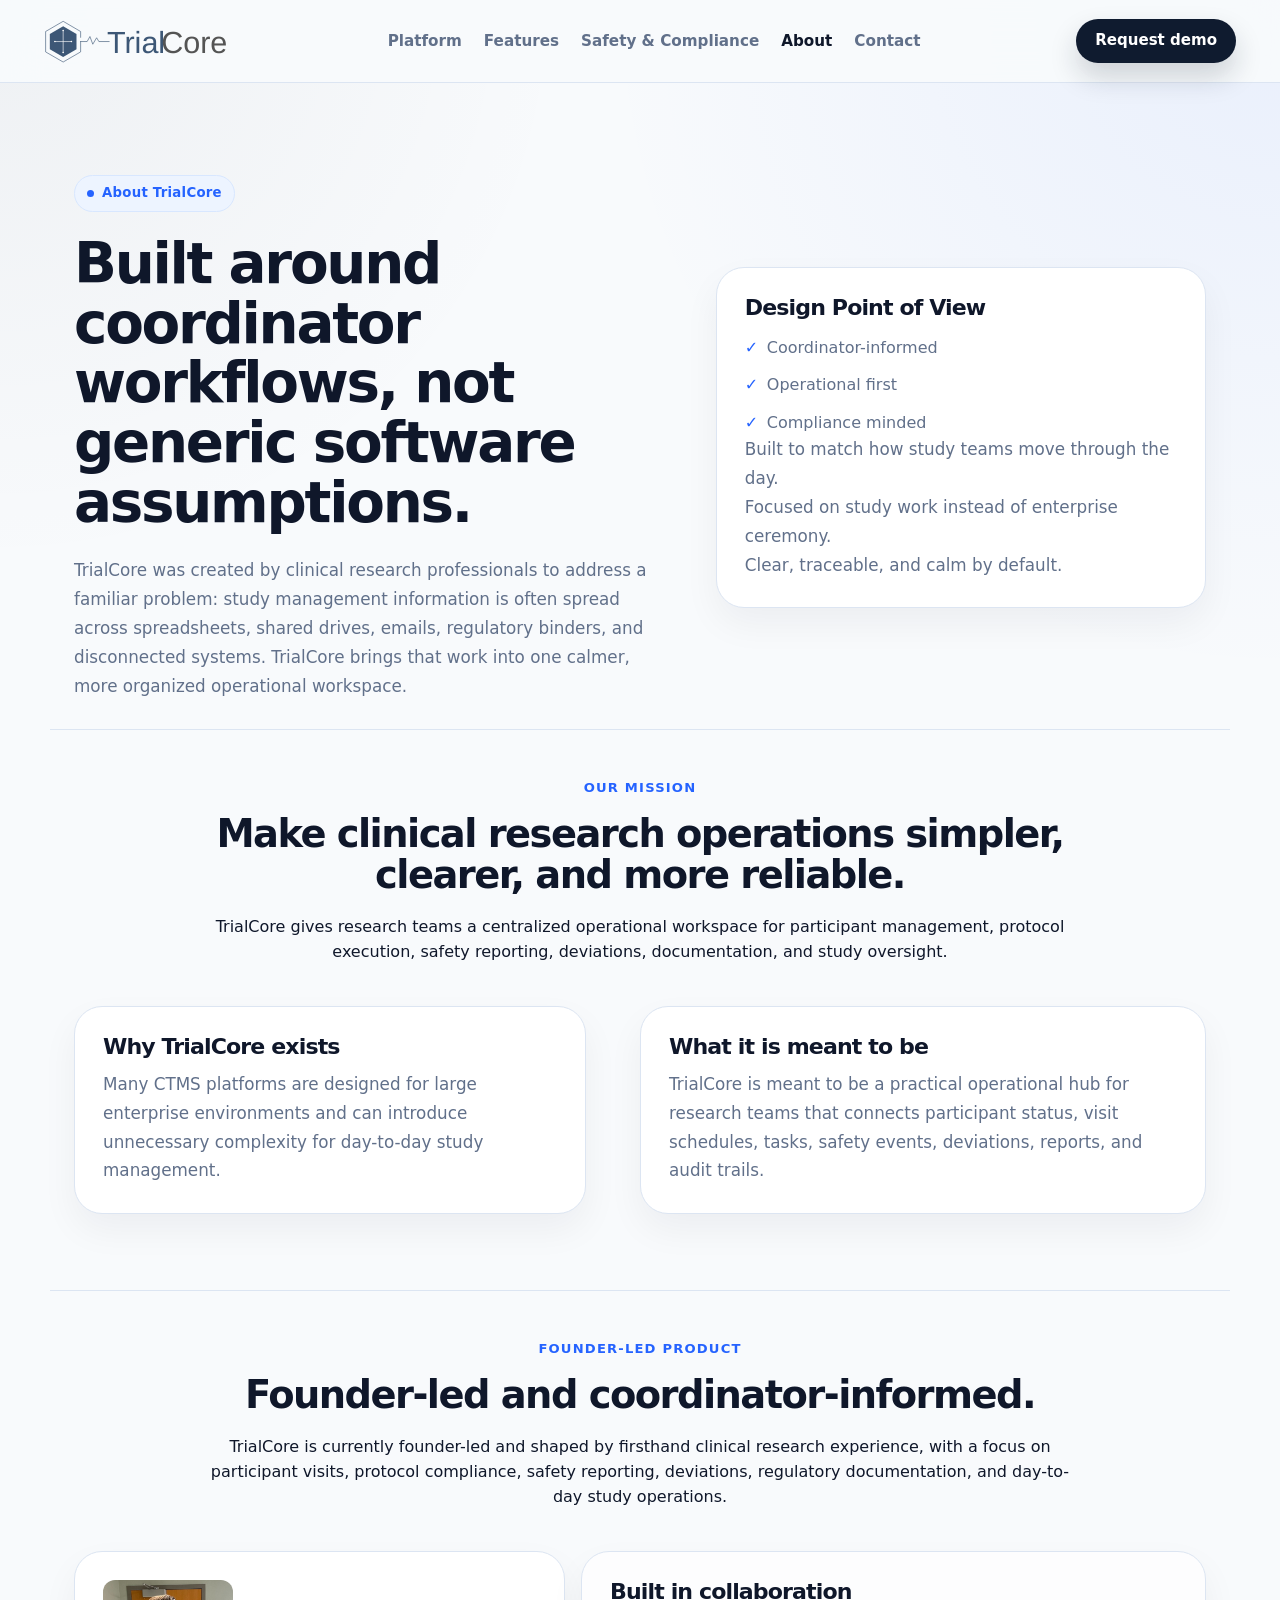
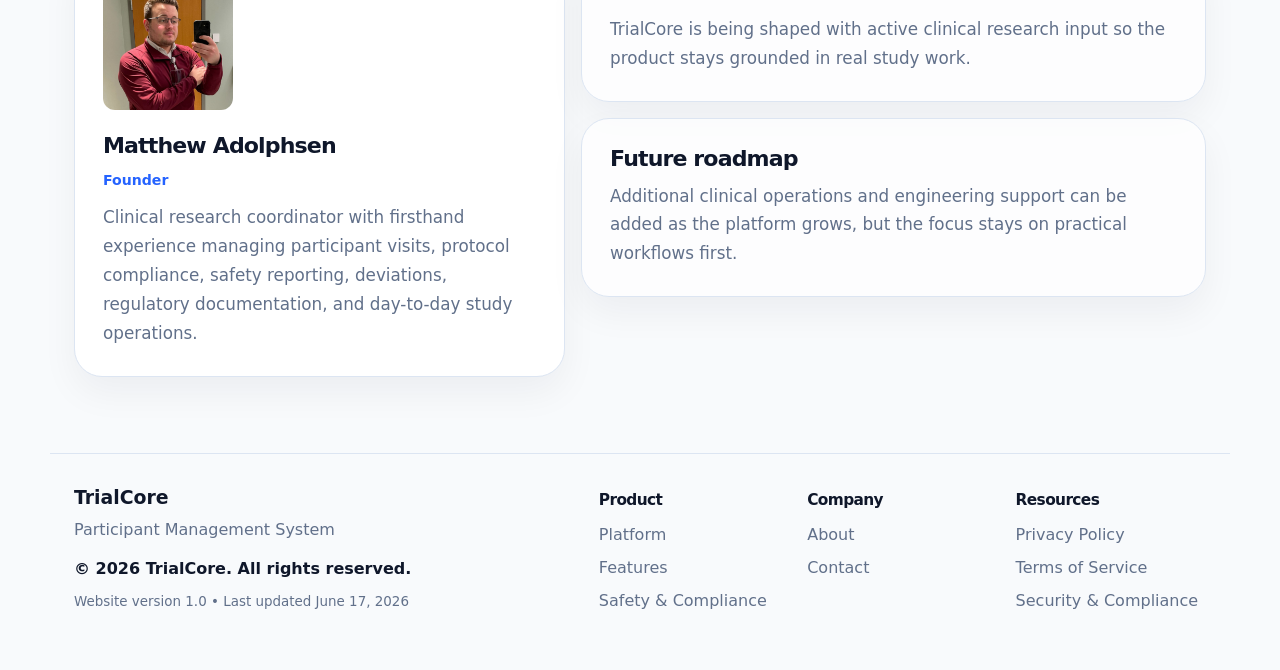
==== commit f3c786dd: "Update founder name from Matt to Matthew" ====
--- a/about.html
+++ b/about.html
@@ -78,11 +78,11 @@
         <img
           class="founder-photo"
           src="assets/images/matt-adolphsen.jpg"
-          alt="Matt Adolphsen, Founder of TrialCore"
+          alt="Matthew Adolphsen, Founder of TrialCore"
         />
       </div>
 
-      <h3>Matt Adolphsen</h3>
+      <h3>Matthew Adolphsen</h3>
       <div class="role">Founder</div>
       <p class="body-text">
         Clinical research coordinator with firsthand experience managing participant visits, protocol compliance, safety reporting, deviations, regulatory documentation, and day-to-day study operations.
--- a/assets/css/styles.css
+++ b/assets/css/styles.css
@@ -603,6 +603,20 @@
   min-height: 100%;
 }
 
+.founder-photo-wrap {
+  display: flex;
+  justify-content: flex-start;
+  margin-bottom: 24px;
+}
+
+.founder-photo {
+  width: 30%;
+  max-width: 280px;
+  height: auto;
+  border-radius: 12px;
+  object-fit: cover;
+}
+
 .panel-muted {
   background: rgba(255, 255, 255, 0.72);
 }
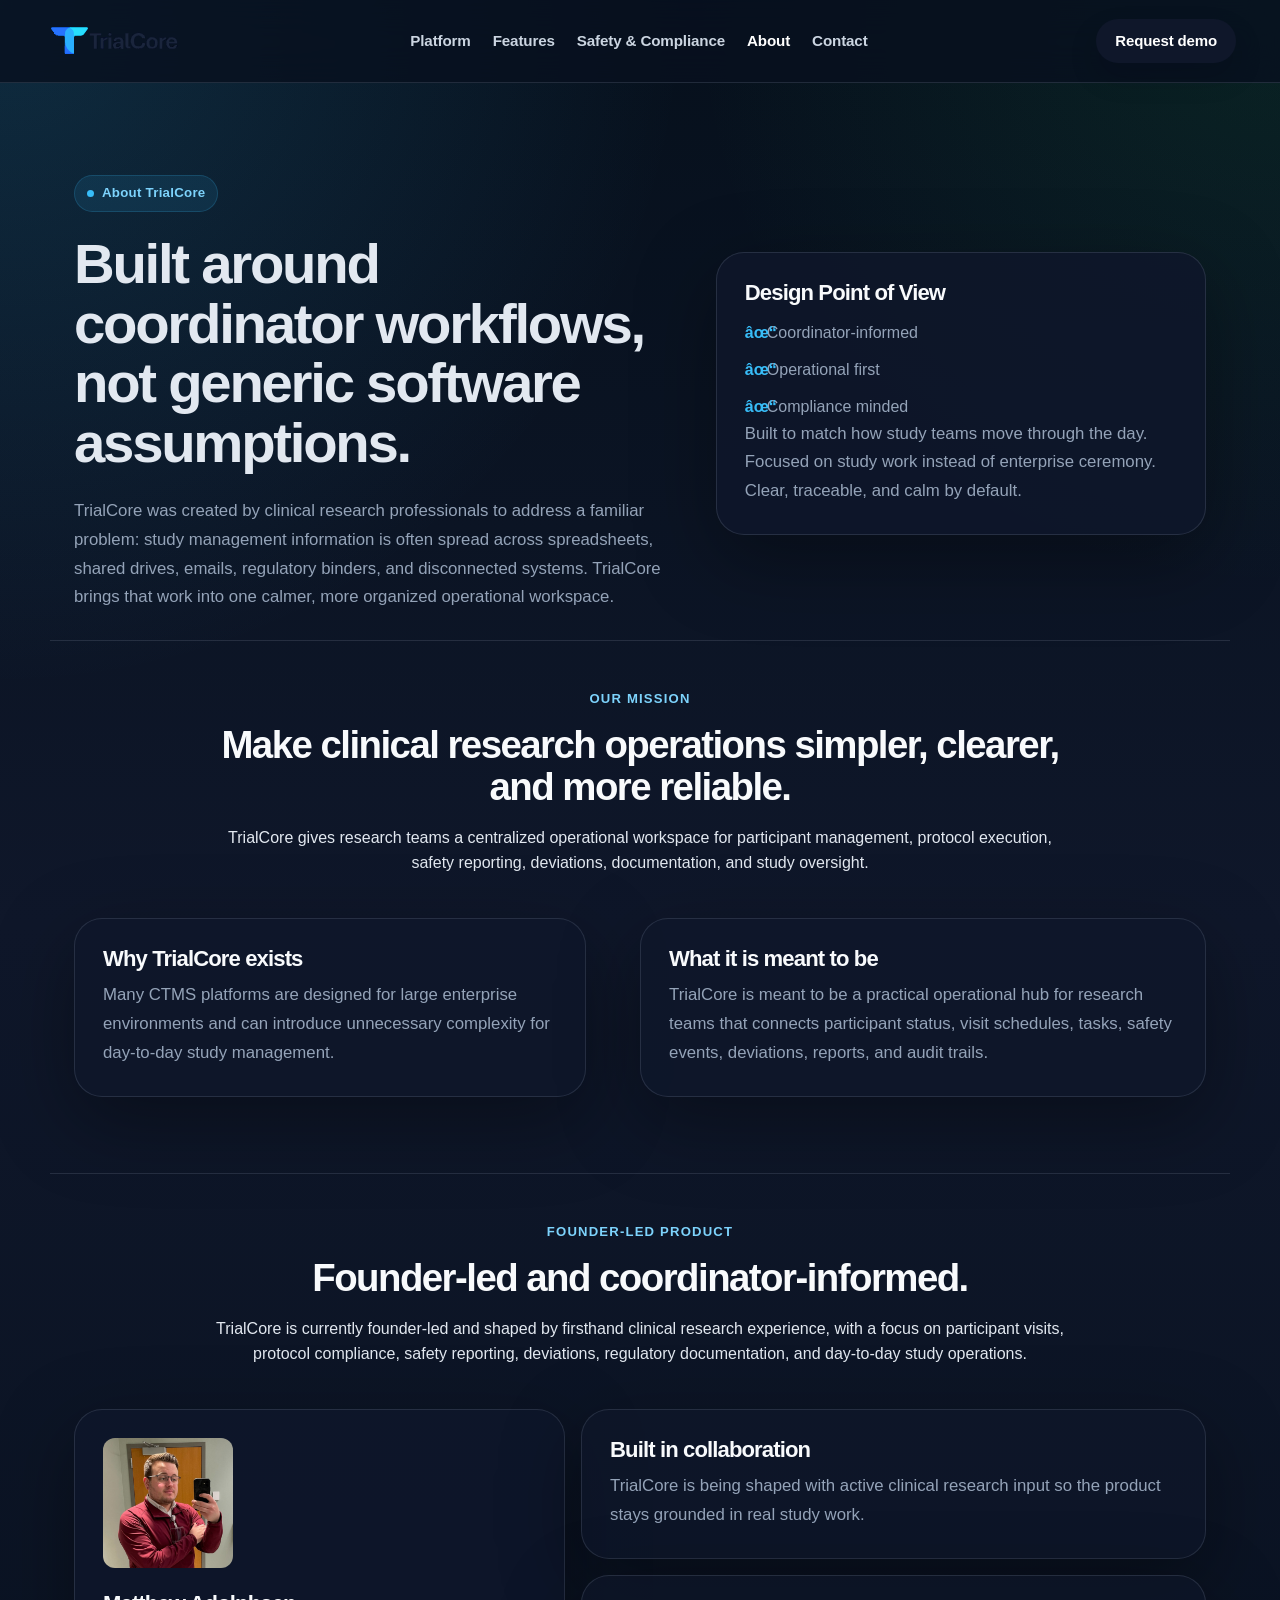
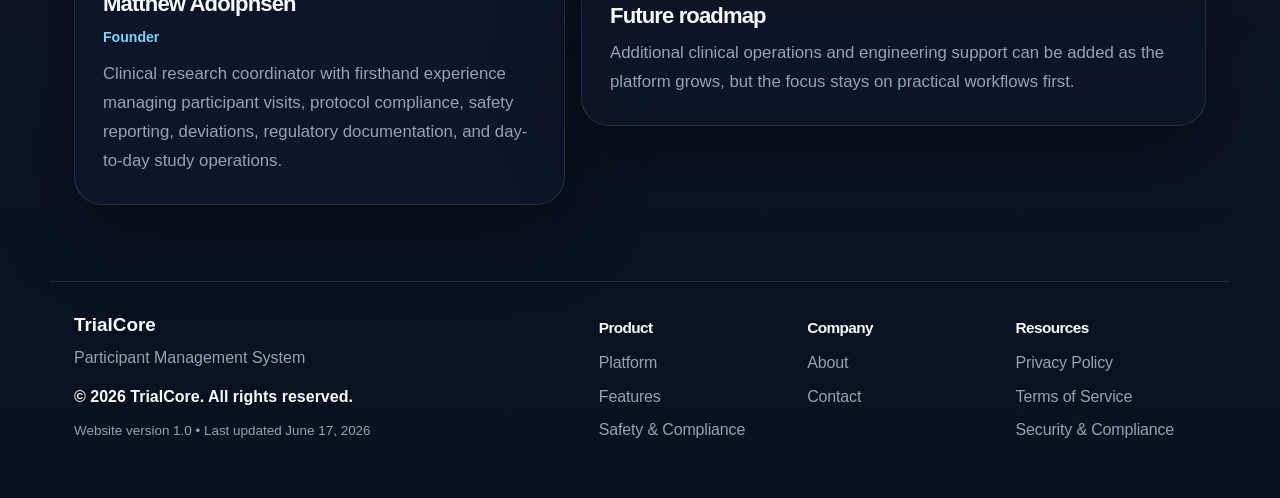
==== commit a1144e21: "Update about.html" ====
--- a/about.html
+++ b/about.html
@@ -1,7 +1,7 @@
 <!DOCTYPE html>
 <html lang="en">
 <head>
-  <meta charset="UTF-8">
+  <meta charset="UTF-8" />
   <meta name="viewport" content="width=device-width, initial-scale=1.0">
   <title>About | TrialCore</title>
   <meta name="description" content="Learn about TrialCore and the product vision behind the clinical trial management platform.">
--- a/assets/css/styles.css
+++ b/assets/css/styles.css
@@ -1,11 +1,11 @@
 /* TrialCore shared styles.
    Edit the color variables below first when changing the visual theme. */
 :root {
-  --navy: #0f1b2f;
+  --navy: #0B1736;
   --navy-2: #142746;
   --blue: #2563ff;
   --blue-soft: #edf4ff;
-  --bg: #f8fafc;
+  --bg: #e4e7eb;
   --surface: #ffffff;
   --text: #0f172a;
   --muted: #61708a;
@@ -33,7 +33,7 @@
 
 body {
   margin: 0;
-  font-family: Inter, "Segoe UI", system-ui, -apple-system, BlinkMacSystemFont, sans-serif;
+  font-family: "Aptos", "Aptos Display", "Segoe UI", Arial, sans-serif;
   background:
     radial-gradient(circle at top right, rgba(37, 99, 255, 0.07), transparent 26%),
     radial-gradient(circle at top left, rgba(15, 27, 47, 0.045), transparent 22%),
@@ -219,7 +219,7 @@
   padding: 92px var(--page-gutter) 84px;
   display: grid;
   grid-template-columns: minmax(0, 1fr) minmax(0, 0.92fr);
-  gap: 72px;
+  gap: 54px;
   align-items: center;
 }
 
@@ -300,9 +300,12 @@
 .hero-frame {
   overflow: hidden;
   border: 1px solid var(--border);
-  border-radius: 28px;
+  border-radius: 20px;
   background: #fff;
   box-shadow: var(--shadow);
+
+  transform: scale(1.15);
+  transform-origin: center;
 }
 
 .hero-image {
@@ -323,11 +326,6 @@
   text-wrap: balance;
   max-width: 1100px;
   margin-inline: auto;
-}
-
-.trust-header .kicker {
-  text-transform: none;
-  margin-bottom: 0;
 }
 
 .trust-grid {
@@ -644,6 +642,11 @@
   border-radius: 28px;
   background: #fff;
   box-shadow: 0 16px 36px rgba(15, 23, 42, 0.05);
+}
+
+.comparison-negative .list li::before {
+  content: "âœ•";
+  color: #ef4444;
 }
 
 .comparison-card h3 {
@@ -787,7 +790,7 @@
 }
 
 .list li::before {
-  content: "✓";
+  content: "âœ“";
   position: absolute;
   left: 0;
   color: var(--blue);
@@ -1305,3 +1308,286 @@
     padding-inline: 0;
   }
 }
+/* TrialCore marketing site theme update
+   Darker, database-like palette with the same Aptos family and sky accent.
+   Appended as a safe theme layer so the original layout, spacing, grids,
+   responsive rules, and structural CSS remain intact. */
+:root {
+  --navy: #08111f;
+  --navy-2: #0f172a;
+  --blue: #38bdf8;
+  --blue-soft: rgba(56, 189, 248, 0.12);
+  --bg: #08111f;
+  --surface: rgba(15, 23, 42, 0.86);
+  --surface-2: rgba(30, 41, 59, 0.72);
+  --surface-solid: #0f172a;
+  --text: #e2e8f0;
+  --muted: #94a3b8;
+  --border: rgba(148, 163, 184, 0.18);
+  --shadow: 0 24px 80px rgba(0, 0, 0, 0.35);
+  --shadow-strong: 0 32px 92px rgba(2, 6, 23, 0.55);
+}
+
+body {
+  font-family: "Aptos", "Aptos Display", "Segoe UI", "Inter", "SF Pro Text", Arial, sans-serif;
+  background:
+    radial-gradient(circle at top left, rgba(56, 189, 248, 0.16), transparent 28%),
+    radial-gradient(circle at top right, rgba(34, 197, 94, 0.10), transparent 24%),
+    linear-gradient(180deg, #06101c 0%, #0f172a 44%, #08111f 100%);
+  color: var(--text);
+}
+
+:focus-visible {
+  outline: 3px solid rgba(56, 189, 248, 0.35);
+}
+
+.skip-link {
+  background: var(--navy-2);
+  color: #fff;
+}
+
+.site-header {
+  background: rgba(8, 17, 31, 0.82);
+  border-bottom: 1px solid var(--border);
+}
+
+.site-nav {
+  color: #cbd5e1;
+}
+
+.site-nav a:hover,
+.site-nav a[aria-current="page"] {
+  color: #fff;
+}
+
+.button-primary {
+  background: linear-gradient(135deg, #38bdf8, #2563eb);
+  color: #fff;
+  box-shadow: 0 14px 28px rgba(56, 189, 248, 0.18);
+}
+
+.button-primary:hover {
+  box-shadow: 0 16px 32px rgba(56, 189, 248, 0.24);
+}
+
+.button-dark {
+  background: var(--navy-2);
+  color: #fff;
+  box-shadow: 0 14px 28px rgba(2, 6, 23, 0.18);
+}
+
+.button-secondary {
+  background: rgba(15, 23, 42, 0.72);
+  color: var(--text);
+  border-color: var(--border);
+}
+
+.button-secondary:hover {
+  border-color: rgba(56, 189, 248, 0.35);
+  background: rgba(15, 23, 42, 0.9);
+}
+
+.eyebrow {
+  background: rgba(56, 189, 248, 0.10);
+  border-color: rgba(56, 189, 248, 0.18);
+  color: #7dd3fc;
+}
+
+.eyebrow span {
+  background: #38bdf8;
+}
+
+.hero-frame,
+.trust-item,
+.panel,
+.feature-card,
+.staff-card,
+.rail,
+.comparison-card,
+.tab-panel,
+.resource-columns section,
+.status-card,
+.product-mini,
+.mini-row,
+input,
+textarea {
+  background: var(--surface);
+  border-color: var(--border);
+  box-shadow: var(--shadow);
+}
+
+.hero-frame {
+  overflow: hidden;
+}
+
+.trust-strip {
+  background: linear-gradient(180deg, rgba(8, 17, 31, 0.96), rgba(15, 23, 42, 0.92));
+  border-top: 1px solid var(--border);
+  border-bottom: 1px solid var(--border);
+}
+
+.trust-item strong,
+.panel h3,
+.feature-card h3,
+.staff-card h3,
+.comparison-card h3,
+.footer-grid h3,
+.section h2,
+.cta h2,
+.trust-header h2,
+.resource-intro h3,
+.resource-columns h4,
+.status-card h4,
+.mini-row strong,
+.trust-layer-grid strong,
+label {
+  color: #f8fafc;
+}
+
+.trust-item p,
+.trust-item small,
+.hero p,
+.page-hero p,
+.body-text,
+.feature-card p,
+.rail span,
+.footer,
+.site-footer,
+.footer-grid a,
+.form-assurance,
+.status-card p,
+.comparison-card p,
+.form-note,
+.mini-row small,
+.list {
+  color: var(--muted);
+}
+
+.trust-icon,
+.feature-icon,
+.pill,
+.status-step,
+.role,
+.kicker {
+  color: #7dd3fc;
+}
+
+.feature-icon,
+.pill,
+.status-step {
+  background: rgba(56, 189, 248, 0.12);
+}
+
+.panel:hover,
+.feature-card:hover,
+.staff-card:hover,
+.comparison-card:hover,
+.tab-panel:hover {
+  border-color: rgba(56, 189, 248, 0.22);
+  box-shadow: 0 20px 44px rgba(2, 6, 23, 0.22);
+}
+
+.panel-muted {
+  background: rgba(15, 23, 42, 0.62);
+}
+
+.comparison-highlight,
+.status-card-terminal {
+  border-color: rgba(56, 189, 248, 0.20);
+  background: linear-gradient(180deg, rgba(15, 23, 42, 0.9), rgba(8, 17, 31, 0.96));
+}
+
+.comparison-negative .list li::before {
+  color: #fb7185;
+}
+
+.list li::before {
+  color: #38bdf8;
+}
+
+.product-mini-top {
+  background: linear-gradient(135deg, #0f172a, #111827);
+  color: #cbd5e1;
+}
+
+.mini-row {
+  background: rgba(15, 23, 42, 0.76);
+}
+
+input,
+textarea {
+  background: rgba(15, 23, 42, 0.92);
+  color: var(--text);
+  border: 1px solid rgba(148, 163, 184, 0.22);
+}
+
+input::placeholder,
+textarea::placeholder {
+  color: #64748b;
+}
+
+input:focus,
+textarea:focus {
+  border-color: rgba(56, 189, 248, 0.65);
+  box-shadow: 0 0 0 4px rgba(56, 189, 248, 0.14);
+}
+
+.cta-inner {
+  background: linear-gradient(180deg, rgba(15, 23, 42, 0.98), rgba(8, 17, 31, 0.96));
+  border: 1px solid rgba(56, 189, 248, 0.16);
+  box-shadow: var(--shadow-strong);
+}
+
+.cta p {
+  color: #b8c4d5;
+}
+
+.cta .button-primary {
+  background: #fff;
+  color: var(--navy);
+  box-shadow: none;
+}
+
+.site-footer,
+.footer {
+  border-top: 1px solid var(--border);
+}
+
+.tab-list {
+  background: rgba(15, 23, 42, 0.72);
+  border-color: var(--border);
+  box-shadow: var(--shadow);
+}
+
+.tab-button {
+  color: var(--muted);
+}
+
+.tab-button[aria-selected="true"],
+.tab-button.is-active {
+  background: linear-gradient(135deg, #38bdf8, #2563eb);
+  color: #fff;
+  border-color: transparent;
+  box-shadow: 0 12px 24px rgba(56, 189, 248, 0.18);
+}
+
+.resource-columns section {
+  background: rgba(15, 23, 42, 0.76);
+}
+
+.footer-brand strong,
+.footer-grid h3,
+.footer-copyright {
+  color: #f8fafc;
+}
+
+.footer-version {
+  color: var(--muted);
+}
+
+.brand,
+.site-nav,
+.footer-grid a,
+.button {
+  letter-spacing: -0.01em;
+}
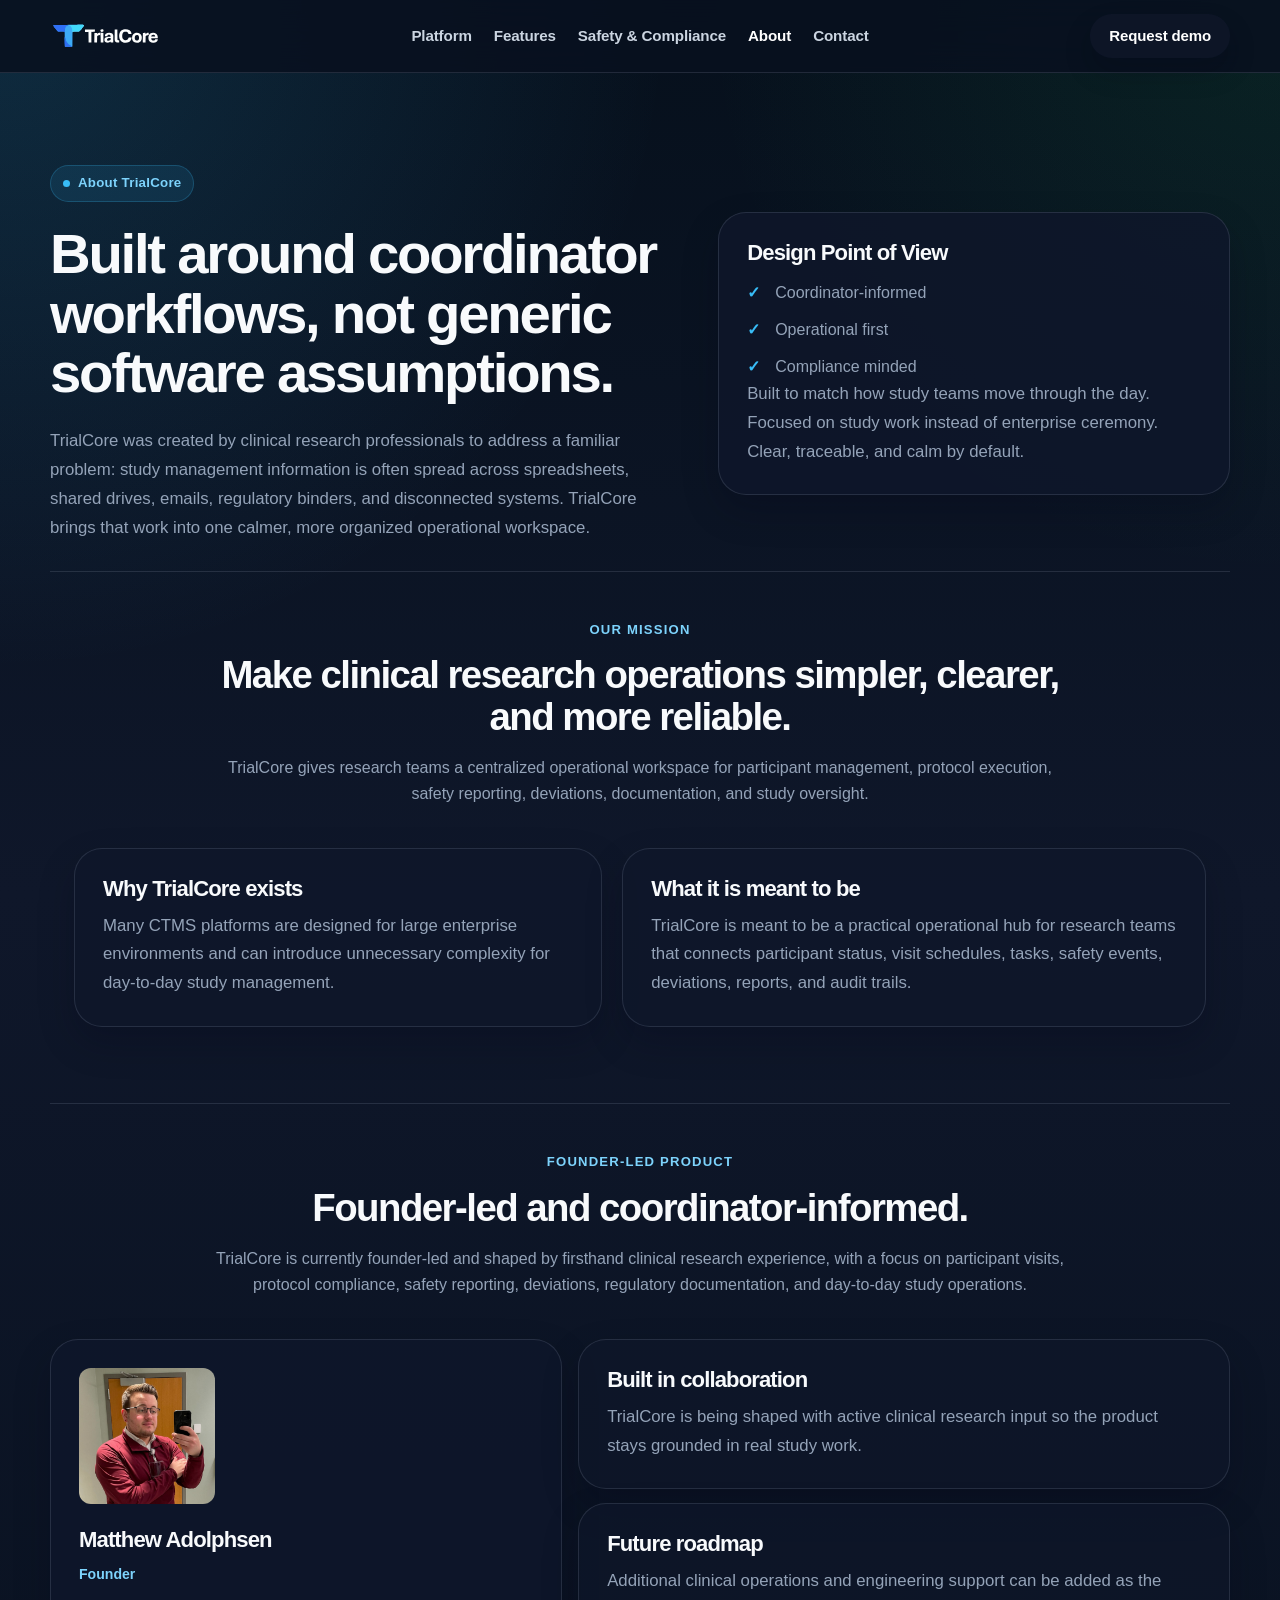
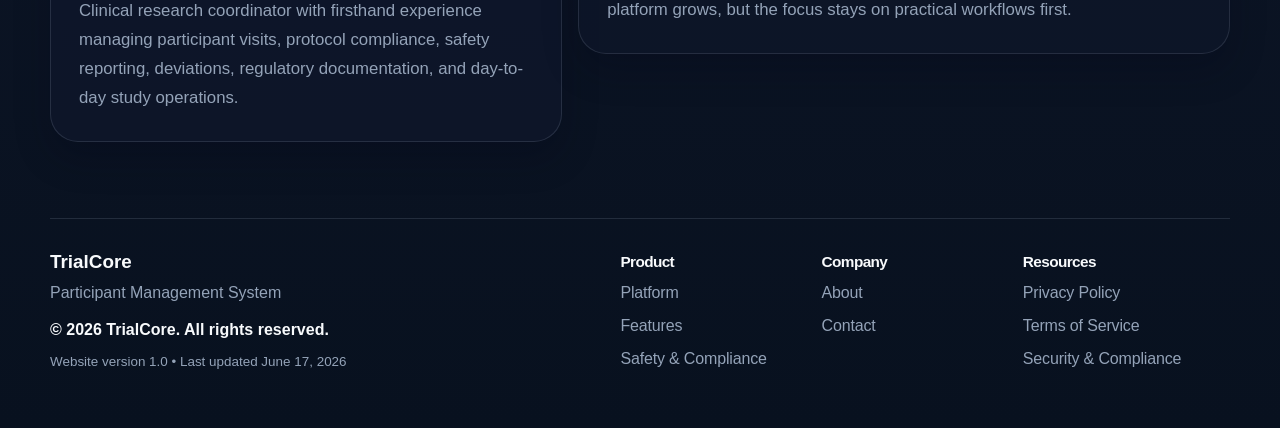
==== commit 104dc924: "Add favicons to about.html" ====
--- a/about.html
+++ b/about.html
@@ -6,6 +6,14 @@
   <title>About | TrialCore</title>
   <meta name="description" content="Learn about TrialCore and the product vision behind the clinical trial management platform.">
   <link rel="stylesheet" href="assets/css/styles.css">
+
+  <!-- TrialCore favicons -->
+<link rel="icon" href="assets/images/favicon/favicon.ico">
+<link rel="icon" type="image/png" sizes="16x16" href="assets/images/favicon/favicon-16x16.png">
+<link rel="icon" type="image/png" sizes="32x32" href="assets/images/favicon/favicon-32x32.png">
+<link rel="apple-touch-icon" sizes="180x180" href="assets/images/favicon/apple-touch-icon.png">
+<link rel="icon" type="image/png" sizes="192x192" href="assets/images/favicon/android-chrome-192x192.png">
+<link rel="icon" type="image/png" sizes="512x512" href="assets/images/favicon/android-chrome-512x512.png">
 </head>
 <body class="about-page">
   <a class="skip-link" href="#main-content">Skip to content</a>
--- a/assets/css/styles.css
+++ b/assets/css/styles.css
@@ -1,25 +1,45 @@
-/* TrialCore shared styles.
-   Edit the color variables below first when changing the visual theme. */
+/* ==========================================================================
+   TrialCore Marketing Website
+   Clean dark-theme stylesheet
+   ========================================================================== */
+
 :root {
-  --navy: #0B1736;
-  --navy-2: #142746;
-  --blue: #2563ff;
-  --blue-soft: #edf4ff;
-  --bg: #e4e7eb;
-  --surface: #ffffff;
-  --text: #0f172a;
-  --muted: #61708a;
-  --border: #dce5f2;
-  --max: 1240px;
+  --navy: rgba(8, 17, 31, 0.8);
+  --navy-2: rgba(15, 23, 42, 0.8);
+  --navy-3: rgba(17, 24, 39, 0.8);
+  --blue: #38bdf8;
+  --blue-deep: #2563eb;
+  --blue-soft: rgba(56, 189, 248, 0.12);
+  --green-soft: rgba(34, 197, 94, 0.1);
+
+  --bg: #08111f;
+  --surface: rgba(15, 23, 42, 0.86);
+  --surface-2: rgba(30, 41, 59, 0.72);
+  --surface-solid: #0f172a;
+
+  --text: #e2e8f0;
+  --heading: #f8fafc;
+  --muted: #94a3b8;
+  --muted-strong: #cbd5e1;
+  --border: rgba(148, 163, 184, 0.18);
+
+  --max: 1180px;
   --content-max: 1180px;
-  --page-gutter: clamp(18px, 2vw, 24px);
+  --page-gutter: clamp(18px, 3vw, 24px);
   --section-width: 860px;
-  --shadow: 0 22px 54px rgba(15, 23, 42, 0.07);
-  --shadow-strong: 0 30px 78px rgba(15, 27, 47, 0.18);
+
+  --shadow: 0 24px 80px rgba(0, 0, 0, 0.35);
+  --shadow-soft: 0 16px 36px rgba(2, 6, 23, 0.22);
+  --shadow-strong: 0 32px 92px rgba(2, 6, 23, 0.55);
+
   --radius-lg: 28px;
   --radius-md: 20px;
   --radius-sm: 14px;
 }
+
+/* ==========================================================================
+   Base
+   ========================================================================== */
 
 *,
 *::before,
@@ -29,17 +49,24 @@
 
 html {
   scroll-behavior: smooth;
+  background: var(--bg);
 }
 
 body {
+  min-width: 320px;
   margin: 0;
-  font-family: "Aptos", "Aptos Display", "Segoe UI", Arial, sans-serif;
+  overflow-x: hidden;
+  font-family: "Aptos", "Aptos Display", "Segoe UI", "Inter", "SF Pro Text", Arial, sans-serif;
   background:
-    radial-gradient(circle at top right, rgba(37, 99, 255, 0.07), transparent 26%),
-    radial-gradient(circle at top left, rgba(15, 27, 47, 0.045), transparent 22%),
-    var(--bg);
+    radial-gradient(circle at top left, rgba(56, 189, 248, 0.16), transparent 28%),
+    radial-gradient(circle at top right, rgba(34, 197, 94, 0.1), transparent 24%),
+    linear-gradient(180deg, #06101c 0%, #0f172a 44%, #08111f 100%);
   color: var(--text);
   line-height: 1.58;
+}
+
+main {
+  display: block;
 }
 
 a {
@@ -62,11 +89,14 @@
   border: 0;
 }
 
-/* Keep keyboard users oriented. */
 :focus-visible {
-  outline: 3px solid rgba(37, 99, 255, 0.35);
+  outline: 3px solid rgba(56, 189, 248, 0.35);
   outline-offset: 2px;
 }
+
+/* ==========================================================================
+   Accessibility
+   ========================================================================== */
 
 .skip-link {
   position: absolute;
@@ -75,65 +105,111 @@
   z-index: 1000;
   padding: 10px 14px;
   border-radius: 999px;
-  background: var(--navy);
-  color: #fff;
+  background: var(--navy-2);
+  color: #ffffff;
   transition: top 0.2s ease;
 }
 
 .skip-link:focus {
   top: 16px;
 }
+
+/* ==========================================================================
+   Shared Layout
+   ========================================================================== */
+
+.site-container,
+.hero,
+.page-hero,
+.section,
+.cta,
+.footer,
+.site-footer,
+.grid-2,
+.grid-3,
+.staff-grid,
+.check-list,
+.info-grid,
+.comparison-grid,
+.trust-layer-grid,
+.workflow-grid,
+.contact-layout,
+.split,
+.footer-grid,
+.resource-columns,
+.tab-list,
+.section-header {
+  width: min(calc(100% - 48px), var(--content-max));
+  max-width: var(--content-max);
+  margin-inline: auto;
+}
+
+.hero,
+.page-hero,
+.section,
+.cta,
+.footer,
+.site-footer {
+  padding-left: 0;
+  padding-right: 0;
+}
+
+.page-stack > section + section {
+  border-top: 1px solid var(--border);
+}
+
+/* ==========================================================================
+   Header
+   ========================================================================== */
 
 .site-header {
   position: sticky;
   top: 0;
   z-index: 50;
+  background: rgba(8, 17, 31, 0.88);
   border-bottom: 1px solid var(--border);
-  background: rgba(248, 250, 252, 0.94);
   backdrop-filter: blur(18px);
 }
 
-/* Global container system: all major site regions share one centered max-width and gutter. */
-.site-container {
+.header-inner {
   width: min(calc(100% - 48px), var(--content-max));
+  max-width: var(--content-max);
   margin-inline: auto;
-}
-
-.header-inner {
-  max-width: var(--max);
-  margin: 0 auto;
-  padding: 18px var(--page-gutter);
-  display: flex;
-  flex-wrap: wrap;
+  padding: 14px 0;
+  display: grid;
+  grid-template-columns: minmax(190px, 1fr) auto minmax(190px, 1fr);
   align-items: center;
-  justify-content: space-between;
-  gap: 18px 24px;
+  gap: 24px;
 }
 
 .brand {
+  justify-self: start;
   display: inline-flex;
   align-items: center;
   gap: 12px;
+  color: var(--heading);
   font-weight: 800;
-  letter-spacing: -0.02em;
+  letter-spacing: -0.01em;
 }
 
 .brand-logo {
   display: block;
-  height: 46px;
+  height: 38px;
   width: auto;
   max-width: min(220px, 28vw);
 }
 
 .site-nav {
+  justify-self: center;
   display: flex;
   flex-wrap: wrap;
   align-items: center;
   justify-content: center;
   gap: 10px 22px;
-  color: var(--muted);
+  color: var(--muted-strong);
   font-size: 0.95rem;
   font-weight: 650;
+  letter-spacing: -0.01em;
 }
 
 .site-nav a {
@@ -142,14 +218,19 @@
 
 .site-nav a:hover,
 .site-nav a[aria-current="page"] {
-  color: var(--text);
+  color: #ffffff;
 }
 
 .header-actions {
+  justify-self: end;
   display: flex;
   flex-wrap: wrap;
   gap: 10px;
 }
+
+/* ==========================================================================
+   Buttons
+   ========================================================================== */
 
 .button {
   display: inline-flex;
@@ -162,6 +243,7 @@
   font-size: 0.94rem;
   font-weight: 750;
   white-space: nowrap;
+  letter-spacing: -0.01em;
   transition:
     transform 0.18s ease,
     box-shadow 0.18s ease,
@@ -175,48 +257,102 @@
 }
 
 .button-primary {
-  background: var(--blue);
-  color: #fff;
-  box-shadow: 0 14px 28px rgba(37, 99, 255, 0.22);
+  background: linear-gradient(135deg, var(--blue), var(--blue-deep));
+  color: #ffffff;
+  box-shadow: 0 14px 28px rgba(56, 189, 248, 0.18);
 }
 
 .button-primary:hover {
-  box-shadow: 0 16px 32px rgba(37, 99, 255, 0.28);
+  box-shadow: 0 16px 32px rgba(56, 189, 248, 0.24);
 }
 
 .button-dark {
-  background: var(--navy);
-  color: #fff;
-  box-shadow: 0 14px 28px rgba(15, 27, 47, 0.18);
+  background: var(--navy-2);
+  color: #ffffff;
+  box-shadow: 0 14px 28px rgba(2, 6, 23, 0.18);
 }
 
 .button-secondary {
-  background: #fff;
+  background: rgba(15, 23, 42, 0.72);
   color: var(--text);
   border-color: var(--border);
 }
 
 .button-secondary:hover {
-  border-color: #c6d5ea;
-}
-
-main {
-  display: block;
-}
-
-.hero,
-.page-hero,
-.section,
-.cta,
-.footer {
-  width: 100%;
-  max-width: var(--content-max);
-  margin-inline: auto;
-}
+  background: rgba(15, 23, 42, 0.92);
+  border-color: rgba(56, 189, 248, 0.35);
+}
+
+/* ==========================================================================
+   Typography
+   ========================================================================== */
+
+h1,
+h2,
+h3,
+h4 {
+  margin: 0;
+  color: var(--heading);
+  letter-spacing: -0.04em;
+}
+
+h1 {
+  margin-bottom: 24px;
+  font-size: clamp(2.45rem, 5vw, 4.4rem);
+  line-height: 1.03;
+}
+
+h2 {
+  font-size: clamp(2rem, 3vw, 3.25rem);
+  line-height: 1.08;
+}
+
+h3 {
+  font-size: 1.38rem;
+  line-height: 1.12;
+}
+
+h4 {
+  font-size: 1.08rem;
+  line-height: 1.15;
+}
+
+p {
+  color: var(--muted);
+}
+
+strong,
+label {
+  color: var(--heading);
+}
+
+.body-text {
+  margin: 0;
+  color: var(--muted);
+  font-size: 1.05rem;
+  line-height: 1.72;
+}
+
+.kicker {
+  margin-bottom: 14px;
+  color: #7dd3fc;
+  font-size: 0.82rem;
+  font-weight: 900;
+  letter-spacing: 0.09em;
+  text-transform: uppercase;
+}
+
+.one-line-heading {
+  white-space: nowrap;
+}
+
+/* ==========================================================================
+   Hero
+   ========================================================================== */
 
 .hero {
-  width: min(100%, var(--content-max));
-  padding: 92px var(--page-gutter) 84px;
+  padding-top: 92px;
+  padding-bottom: 84px;
   display: grid;
   grid-template-columns: minmax(0, 1fr) minmax(0, 0.92fr);
   gap: 54px;
@@ -226,6 +362,82 @@
 .hero-copy {
   max-width: 620px;
 }
+
+.hero h1 {
+  max-width: 10.5ch;
+}
+
+.hero p {
+  margin: 0 0 30px;
+  max-width: 620px;
+  color: var(--muted);
+  font-size: 1.05rem;
+  line-height: 1.72;
+}
+
+.hero-actions {
+  display: flex;
+  flex-wrap: wrap;
+  gap: 12px;
+  align-items: center;
+}
+
+.hero-note {
+  margin-top: 18px;
+  color: var(--muted);
+  font-size: 0.92rem;
+}
+
+.hero-media {
+  min-width: 0;
+}
+
+.hero-frame {
+  overflow: hidden;
+  border: 1px solid var(--border);
+  border-radius: 20px;
+  background: var(--surface-solid);
+  box-shadow: var(--shadow);
+}
+
+.hero-image {
+  width: 100%;
+  height: auto;
+}
+
+/* ==========================================================================
+   Page Hero
+   ========================================================================== */
+
+.page-hero {
+  padding-top: 92px;
+  padding-bottom: 76px;
+  display: grid;
+  grid-template-columns: minmax(0, 1fr) minmax(0, 0.82fr);
+  gap: 44px;
+  align-items: center;
+}
+
+.page-hero h1 {
+  max-width: var(--section-width);
+  font-size: clamp(2.3rem, 4.4vw, 4.05rem);
+  line-height: 1.06;
+}
+
+.page-hero p {
+  margin: 0;
+  color: var(--muted);
+  font-size: 1.05rem;
+  line-height: 1.72;
+}
+
+.page-hero-copy {
+  max-width: var(--content-max);
+}
+
+/* ==========================================================================
+   Eyebrow
+   ========================================================================== */
 
 .eyebrow {
   display: inline-flex;
@@ -234,9 +446,9 @@
   margin-bottom: 22px;
   padding: 7px 12px;
   border-radius: 999px;
-  border: 1px solid #d8e7ff;
-  background: var(--blue-soft);
-  color: var(--blue);
+  border: 1px solid rgba(56, 189, 248, 0.22);
+  background: rgba(56, 189, 248, 0.1);
+  color: #7dd3fc;
   font-size: 0.83rem;
   font-weight: 800;
   letter-spacing: 0.02em;
@@ -249,228 +461,84 @@
   background: var(--blue);
 }
 
-h1,
-h2,
-h3 {
-  margin: 0;
-  letter-spacing: -0.04em;
-}
-
-h1 {
-  margin-bottom: 24px;
-  font-size: clamp(2.45rem, 5vw, 4.4rem);
-  line-height: 1.03;
-}
-
-.hero h1 {
-  max-width: 10.5ch;
-}
-
-.hero p,
-.page-hero p,
-.body-text {
-  margin: 0;
-  color: var(--muted);
-  font-size: 1.05rem;
-  line-height: 1.72;
-}
-
-.hero p {
-  margin-bottom: 30px;
-  max-width: 620px;
-}
-
-.hero-actions {
-  display: flex;
-  flex-wrap: wrap;
-  gap: 12px;
-  align-items: center;
-}
-
-.hero-note {
-  margin-top: 18px;
-  color: var(--muted);
-  font-size: 0.92rem;
-}
-
-.hero-media {
-  min-width: 0;
-}
-
-.hero-frame {
-  overflow: hidden;
-  border: 1px solid var(--border);
-  border-radius: 20px;
-  background: #fff;
-  box-shadow: var(--shadow);
-
-  transform: scale(1.15);
-  transform-origin: center;
-}
-
-.hero-image {
-  width: 100%;
-  height: auto;
-}
-
-.trust-strip {
-  padding: 56px 0 40px;
-  border-top: 1px solid var(--border);
-  border-bottom: 1px solid var(--border);
-  background: linear-gradient(180deg, #fff 0%, #f5f8fc 100%);
-  width: 100%;
-}
-
-.trust-header .one-line-heading {
-  white-space: normal;
-  text-wrap: balance;
-  max-width: 1100px;
-  margin-inline: auto;
-}
-
-.trust-grid {
-  display: grid;
-  grid-template-columns: repeat(4, minmax(0, 1fr));
-  gap: 22px;
-  width: 100%;
-}
-
-.trust-item {
-  min-height: 210px;
-  padding: 22px 22px 20px;
-  border: 1px solid var(--border);
-  border-radius: 24px;
-  background: #fff;
-  box-shadow: 0 16px 36px rgba(15, 23, 42, 0.05);
-  display: grid;
-  align-content: start;
-  gap: 18px;
-}
-
-.trust-icon {
-  width: 30px;
-  height: 30px;
-  color: #5166b8;
-}
-
-.trust-icon svg {
-  display: block;
-  width: 100%;
-  height: 100%;
-}
-
-.trust-item strong {
-  display: block;
-  margin-bottom: 6px;
-  color: var(--text);
-  font-size: 1.18rem;
-  line-height: 1.08;
-  letter-spacing: -0.04em;
-}
-
-.trust-item p {
-  margin: 0;
-  color: #3f434b;
-  font-size: 0.98rem;
-  line-height: 1.5;
-}
-
-.trust-item small {
-  display: block;
-  color: var(--muted);
-  font-size: 0.88rem;
-  line-height: 1.45;
-}
-
-.page-hero,
-.section {
-  padding: 92px var(--page-gutter) 76px;
-}
-
-.page-stack > section + section {
-  border-top: 1px solid var(--border);
-}
-
-.page-hero {
-  display: grid;
-  grid-template-columns: minmax(0, 1fr) minmax(0, 0.82fr);
-  gap: 44px;
-  align-items: center;
-}
-
-.page-hero h1 {
-  max-width: var(--section-width);
-  font-size: clamp(2.3rem, 4.4vw, 4.05rem);
-  line-height: 1.06;
-}
+/* ==========================================================================
+   Sections
+   ========================================================================== */
 
 .section {
   padding-top: 0;
-}
-
-.platform-page .trust-strip {
-  padding-bottom: 40px;
-}
-
-.platform-page .section {
-  padding-top: 36px;
+  padding-bottom: 76px;
 }
 
 .section.compact {
   padding-top: 48px;
 }
 
-/* Section width system: reuse a single measured width for section headings and intro copy. */
 .section-header {
-  width: 100%;
-  max-width: var(--content-max);
   margin-bottom: 42px;
 }
 
-.platform-page .section-header {
-  margin-bottom: 56px;
-}
-
-.platform-page .trust-header {
-  margin-bottom: 28px;
-}
-
 .section-header.center {
-  width: 100%;
   max-width: 900px;
-  margin-inline: auto;
   text-align: center;
 }
 
 .section-header.center p {
   max-width: 860px;
   margin-inline: auto;
-}
-
-.panel-note {
-  margin-top: 16px;
-}
-
-.kicker {
-  margin-bottom: 14px;
-  color: var(--blue);
-  font-size: 0.82rem;
-  font-weight: 900;
-  letter-spacing: 0.09em;
-  text-transform: uppercase;
 }
 
 .section h2,
 .cta h2,
 .trust-header h2 {
   margin-bottom: 18px;
-  font-size: clamp(2rem, 3vw, 3.25rem);
-  line-height: 1.08;
-}
-
-.one-line-heading {
-  white-space: nowrap;
-}
+}
+
+.panel-note {
+  margin-top: 16px;
+}
+
+/* ==========================================================================
+   Platform / Page-Specific Spacing
+   ========================================================================== */
+
+.platform-page .trust-strip {
+  padding-bottom: 40px;
+}
+
+.platform-page .section {
+  padding-top: 36px;
+}
+
+.platform-page .section-header {
+  margin-bottom: 56px;
+}
+
+.platform-page .trust-header {
+  margin-bottom: 28px;
+}
+
+.about-page .page-hero {
+  padding-bottom: 28px;
+}
+
+.contact-page .page-hero,
+.features-page .page-hero {
+  padding-bottom: 20px;
+}
+
+.safety-page .page-hero {
+  display: block;
+  padding-bottom: 24px;
+}
+
+.safety-page .feature-card {
+  min-height: 220px;
+}
+
+/* ==========================================================================
+   Grids
+   ========================================================================== */
 
 .grid-2,
 .grid-3,
@@ -479,9 +547,6 @@
 .info-grid {
   display: grid;
   gap: 16px;
-  width: 100%;
-  max-width: var(--content-max);
-  margin-inline: auto;
 }
 
 .grid-2 {
@@ -499,14 +564,26 @@
 .cards-top {
   margin-top: 28px;
 }
+
+/* ==========================================================================
+   Cards / Panels
+   ========================================================================== */
 
 .panel,
 .feature-card,
 .staff-card,
-.rail {
-  background: #fff;
+.rail,
+.comparison-card,
+.tab-panel,
+.resource-columns section,
+.status-card,
+.trust-item,
+.product-mini,
+.mini-row {
+  background: var(--surface);
   border: 1px solid var(--border);
-  box-shadow: 0 16px 36px rgba(15, 23, 42, 0.05);
+  box-shadow: var(--shadow-soft);
+  color: var(--text);
   transition:
     transform 0.18s ease,
     box-shadow 0.18s ease,
@@ -519,8 +596,8 @@
 .comparison-card:hover,
 .tab-panel:hover {
   transform: translateY(-2px);
-  box-shadow: 0 20px 44px rgba(15, 23, 42, 0.08);
-  border-color: #cfdaf0;
+  border-color: rgba(56, 189, 248, 0.22);
+  box-shadow: 0 20px 44px rgba(2, 6, 23, 0.22);
 }
 
 .panel {
@@ -532,8 +609,6 @@
 .feature-card h3,
 .staff-card h3 {
   margin-bottom: 10px;
-  font-size: 1.38rem;
-  line-height: 1.12;
 }
 
 .feature-card {
@@ -541,6 +616,21 @@
   padding: 26px;
   border-radius: 32px;
 }
+
+.feature-card p,
+.rail span {
+  margin: 0;
+  color: var(--muted);
+  font-size: 0.96rem;
+}
+
+.panel-muted {
+  background: rgba(15, 23, 42, 0.62);
+}
+
+/* ==========================================================================
+   Feature Icons
+   ========================================================================== */
 
 .feature-icon {
   width: 44px;
@@ -548,147 +638,85 @@
   margin-bottom: 30px;
   border-radius: 13px;
   background: var(--blue-soft);
-  color: var(--blue);
+  color: #7dd3fc;
   display: grid;
   place-items: center;
   font-weight: 900;
 }
 
-.feature-card p,
-.rail span {
+.trust-icon {
+  width: 30px;
+  height: 30px;
+  color: #7dd3fc;
+}
+
+.trust-icon svg {
+  display: block;
+  width: 100%;
+  height: 100%;
+}
+
+/* ==========================================================================
+   Trust Strip
+   ========================================================================== */
+
+.trust-strip {
+  width: 100%;
+  padding: 56px 0 40px;
+  border-top: 1px solid var(--border);
+  border-bottom: 1px solid var(--border);
+  background: linear-gradient(180deg, rgba(8, 17, 31, 0.96), rgba(15, 23, 42, 0.92));
+}
+
+.trust-header .one-line-heading {
+  white-space: normal;
+  text-wrap: balance;
+  max-width: 1100px;
+  margin-inline: auto;
+}
+
+.trust-grid {
+  display: grid;
+  grid-template-columns: repeat(4, minmax(0, 1fr));
+  gap: 22px;
+  width: 100%;
+}
+
+.trust-item {
+  min-height: 210px;
+  padding: 22px 22px 20px;
+  border-radius: 24px;
+  display: grid;
+  align-content: start;
+  gap: 18px;
+}
+
+.trust-item strong {
+  display: block;
+  margin-bottom: 6px;
+  color: var(--heading);
+  font-size: 1.18rem;
+  line-height: 1.08;
+  letter-spacing: -0.04em;
+}
+
+.trust-item p {
   margin: 0;
   color: var(--muted);
-  font-size: 0.96rem;
-}
-
-.about-page .page-hero {
-  padding-bottom: 28px;
-}
-
-.contact-page .page-hero {
-  padding-bottom: 20px;
-}
-
-.features-page .page-hero {
-  padding-bottom: 20px;
-}
-
-.safety-page .page-hero {
+  font-size: 0.98rem;
+  line-height: 1.5;
+}
+
+.trust-item small {
   display: block;
-  padding-bottom: 24px;
-}
-
-.page-hero-copy {
-  max-width: var(--content-max);
-}
-
-.safety-page .feature-card {
-  min-height: 220px;
-}
-
-.about-split {
-  gap: 20px;
-}
-
-.founder-layout {
-  display: grid;
-  grid-template-columns: minmax(0, 0.88fr) minmax(0, 1.12fr);
-  gap: 16px;
-  align-items: start;
-}
-
-.founder-card {
-  min-height: 100%;
-}
-
-.founder-photo-wrap {
-  display: flex;
-  justify-content: flex-start;
-  margin-bottom: 24px;
-}
-
-.founder-photo {
-  width: 30%;
-  max-width: 280px;
-  height: auto;
-  border-radius: 12px;
-  object-fit: cover;
-}
-
-.panel-muted {
-  background: rgba(255, 255, 255, 0.72);
-}
-
-.roadmap-stack {
-  gap: 14px;
-}
-
-.feature-group-grid {
-  align-items: stretch;
-}
-
-.comparison-grid {
-  display: grid;
-  grid-template-columns: repeat(2, minmax(0, 1fr));
-  gap: 16px;
-  width: 100%;
-  max-width: var(--content-max);
-  margin-inline: auto;
-}
-
-.comparison-card {
-  padding: 26px;
-  border: 1px solid var(--border);
-  border-radius: 28px;
-  background: #fff;
-  box-shadow: 0 16px 36px rgba(15, 23, 42, 0.05);
-}
-
-.comparison-negative .list li::before {
-  content: "âœ•";
-  color: #ef4444;
-}
-
-.comparison-card h3 {
-  margin-bottom: 10px;
-  font-size: 1.35rem;
-}
-
-.comparison-highlight {
-  border-color: #bfd0f4;
-  background: linear-gradient(180deg, #ffffff 0%, #f4f8ff 100%);
-}
-
-.trust-layer {
-  margin-top: 18px;
-  display: grid;
-  gap: 22px;
-}
-
-.document-preview {
-  max-width: 860px;
-  margin-inline: auto;
-}
-
-.trust-layer-grid {
-  display: grid;
-  grid-template-columns: repeat(3, minmax(0, 1fr));
-  gap: 16px;
-  width: 100%;
-  max-width: var(--content-max);
-  margin-inline: auto;
-}
-
-.trust-layer-grid strong {
-  display: block;
-  margin-bottom: 8px;
-}
-
-.form-assurance {
-  margin: 14px 0 0;
-  color: var(--muted);
-  font-size: 0.92rem;
-}
+  color: var(--muted);
+  font-size: 0.88rem;
+  line-height: 1.45;
+}
+
+/* ==========================================================================
+   Lists
+   ========================================================================== */
 
 .list {
   margin: 0;
@@ -699,14 +727,67 @@
   color: var(--muted);
 }
 
+.list.spaced {
+  margin-top: 14px;
+}
+
 .list-two-col {
   grid-template-columns: repeat(2, minmax(0, 1fr));
   column-gap: 24px;
 }
 
-.list.spaced {
-  margin-top: 14px;
-}
+.list li {
+  position: relative;
+  padding-left: 28px;
+}
+
+.list li::before {
+  content: "\2713";
+  position: absolute;
+  left: 0;
+  top: 0;
+  color: var(--blue);
+  font-weight: 900;
+  line-height: inherit;
+}
+
+.comparison-negative .list li::before {
+  content: "\2715";
+  color: #fb7185;
+}
+
+/* ==========================================================================
+   Comparison
+   ========================================================================== */
+
+.comparison-grid {
+  display: grid;
+  grid-template-columns: repeat(2, minmax(0, 1fr));
+  gap: 16px;
+}
+
+.comparison-card {
+  padding: 26px;
+  border-radius: 28px;
+}
+
+.comparison-card h3 {
+  margin-bottom: 10px;
+  font-size: 1.35rem;
+}
+
+.comparison-card p {
+  color: var(--muted);
+}
+
+.comparison-highlight {
+  border-color: rgba(56, 189, 248, 0.2);
+  background: linear-gradient(180deg, rgba(15, 23, 42, 0.9), rgba(8, 17, 31, 0.96));
+}
+
+/* ==========================================================================
+   Workflow / Status Cards
+   ========================================================================== */
 
 .workflow-section .section-header {
   max-width: var(--content-max);
@@ -717,9 +798,6 @@
   grid-template-columns: repeat(2, minmax(0, 1fr));
   gap: 18px;
   align-items: start;
-  width: 100%;
-  max-width: var(--content-max);
-  margin-inline: auto;
 }
 
 .workflow-grid > .panel:first-child {
@@ -744,17 +822,12 @@
 .status-card {
   min-height: 168px;
   padding: 18px 18px 20px;
-  border: 1px solid #d6e1f3;
   border-radius: 22px;
-  background: linear-gradient(180deg, #ffffff 0%, #f8fbff 100%);
-  box-shadow: 0 12px 28px rgba(15, 23, 42, 0.04);
 }
 
 .status-card h4 {
   margin: 10px 0 8px;
-  font-size: 1.08rem;
-  line-height: 1.15;
-  letter-spacing: -0.03em;
+  color: var(--heading);
 }
 
 .status-card p {
@@ -762,6 +835,11 @@
   color: var(--muted);
   font-size: 0.93rem;
   line-height: 1.55;
+}
+
+.status-card-terminal {
+  border-color: rgba(56, 189, 248, 0.2);
+  background: linear-gradient(180deg, rgba(15, 23, 42, 0.9), rgba(8, 17, 31, 0.96));
 }
 
 .status-step {
@@ -773,57 +851,79 @@
   padding: 0 10px;
   border-radius: 999px;
   background: var(--blue-soft);
-  color: var(--blue);
+  color: #7dd3fc;
   font-size: 0.78rem;
   font-weight: 900;
   letter-spacing: 0.08em;
 }
 
-.status-card-terminal {
-  border-color: #bfd0f4;
-  background: linear-gradient(180deg, #ffffff 0%, #f4f8ff 100%);
-}
-
-.list li {
-  position: relative;
-  padding-left: 22px;
-}
-
-.list li::before {
-  content: "âœ“";
-  position: absolute;
-  left: 0;
-  color: var(--blue);
-  font-weight: 900;
-}
+/* ==========================================================================
+   Split Layouts
+   ========================================================================== */
 
 .split {
   display: grid;
   grid-template-columns: minmax(0, 0.95fr) minmax(0, 1.05fr);
   gap: 54px;
   align-items: start;
-  width: 100%;
-  max-width: var(--content-max);
-  margin-inline: auto;
 }
 
 .stack {
   display: grid;
   gap: 16px;
 }
+
+.about-split {
+  gap: 20px;
+}
+
+.founder-layout {
+  display: grid;
+  grid-template-columns: minmax(0, 0.88fr) minmax(0, 1.12fr);
+  gap: 16px;
+  align-items: start;
+}
+
+.founder-card {
+  min-height: 100%;
+}
+
+.founder-photo-wrap {
+  display: flex;
+  justify-content: flex-start;
+  margin-bottom: 24px;
+}
+
+.founder-photo {
+  width: 30%;
+  max-width: 280px;
+  height: auto;
+  border-radius: 12px;
+  object-fit: cover;
+}
+
+.roadmap-stack {
+  gap: 14px;
+}
+
+.feature-group-grid {
+  align-items: stretch;
+}
+
+/* ==========================================================================
+   Product Mini
+   ========================================================================== */
 
 .product-mini {
   overflow: hidden;
-  border: 1px solid var(--border);
   border-radius: 22px;
-  background: var(--bg);
 }
 
 .product-mini-top {
   min-height: 50px;
   padding: 0 16px;
-  background: var(--navy);
-  color: #b7c4d6;
+  background: linear-gradient(135deg, #0f172a, #111827);
+  color: var(--muted-strong);
   display: flex;
   align-items: center;
   justify-content: space-between;
@@ -844,14 +944,14 @@
   gap: 14px;
   align-items: center;
   padding: 13px;
-  border: 1px solid var(--border);
   border-radius: 12px;
-  background: #fff;
+  background: rgba(15, 23, 42, 0.76);
 }
 
 .mini-row strong {
   display: block;
   margin-bottom: 3px;
+  color: var(--heading);
 }
 
 .mini-row small {
@@ -863,11 +963,15 @@
   padding: 5px 9px;
   border-radius: 999px;
   background: var(--blue-soft);
-  color: var(--blue);
+  color: #7dd3fc;
   font-size: 0.72rem;
   font-weight: 850;
   white-space: nowrap;
 }
+
+/* ==========================================================================
+   Staff
+   ========================================================================== */
 
 .staff-grid {
   grid-template-columns: repeat(3, minmax(0, 1fr));
@@ -884,8 +988,8 @@
   height: 58px;
   margin-bottom: 22px;
   border-radius: 18px;
-  background: var(--navy);
-  color: #7db5ff;
+  background: var(--navy-2);
+  color: #7dd3fc;
   display: grid;
   place-items: center;
   font-weight: 900;
@@ -893,19 +997,20 @@
 
 .role {
   margin-bottom: 12px;
-  color: var(--blue);
+  color: #7dd3fc;
   font-size: 0.88rem;
   font-weight: 800;
 }
+
+/* ==========================================================================
+   Contact / Forms
+   ========================================================================== */
 
 .contact-layout {
   display: grid;
   grid-template-columns: minmax(0, 1.05fr) minmax(0, 0.95fr);
   gap: 24px;
   align-items: start;
-  width: 100%;
-  max-width: var(--content-max);
-  margin-inline: auto;
 }
 
 form {
@@ -932,10 +1037,11 @@
 textarea {
   width: 100%;
   padding: 12px 13px;
-  border: 1px solid var(--border);
+  border: 1px solid rgba(148, 163, 184, 0.22);
   border-radius: 12px;
-  background: #fff;
+  background: rgba(15, 23, 42, 0.92);
   color: var(--text);
+  box-shadow: none;
 }
 
 textarea {
@@ -943,10 +1049,15 @@
   resize: vertical;
 }
 
+input::placeholder,
+textarea::placeholder {
+  color: #64748b;
+}
+
 input:focus,
 textarea:focus {
-  border-color: #9bc0ff;
-  box-shadow: 0 0 0 4px rgba(37, 99, 255, 0.1);
+  border-color: rgba(56, 189, 248, 0.65);
+  box-shadow: 0 0 0 4px rgba(56, 189, 248, 0.14);
 }
 
 .form-actions {
@@ -964,24 +1075,32 @@
   font-size: 0.9rem;
 }
 
+.form-assurance {
+  margin: 14px 0 0;
+  color: var(--muted);
+  font-size: 0.92rem;
+}
+
+/* ==========================================================================
+   CTA
+   ========================================================================== */
+
 .cta {
   margin-bottom: 42px;
-  padding: 0 var(--page-gutter);
 }
 
 .cta-inner {
+  width: 100%;
   padding: 62px;
   border-radius: 36px;
-  background: var(--navy);
-  color: #fff;
+  background: linear-gradient(180deg, rgba(15, 23, 42, 0.98), rgba(8, 17, 31, 0.96));
+  border: 1px solid rgba(56, 189, 248, 0.16);
+  color: #ffffff;
   box-shadow: var(--shadow-strong);
   display: grid;
   grid-template-columns: minmax(0, 1fr) auto;
   gap: 28px;
   align-items: center;
-  width: 100%;
-  max-width: var(--content-max);
-  margin-inline: auto;
 }
 
 .cta p {
@@ -991,13 +1110,18 @@
 }
 
 .cta .button-primary {
-  background: #fff;
+  background: #ffffff;
   color: var(--navy);
   box-shadow: none;
 }
 
+/* ==========================================================================
+   Footer
+   ========================================================================== */
+
 .footer {
-  padding: 28px var(--page-gutter) 46px;
+  padding-top: 28px;
+  padding-bottom: 46px;
   border-top: 1px solid var(--border);
   color: var(--muted);
   font-size: 0.9rem;
@@ -1007,36 +1131,35 @@
 }
 
 .site-footer {
-  width: min(100%, var(--content-max));
-  margin: 0 auto;
-  padding: 34px var(--page-gutter) 48px;
+  padding-top: 34px;
+  padding-bottom: 48px;
   border-top: 1px solid var(--border);
   color: var(--muted);
   display: grid;
   grid-template-columns: minmax(0, 0.9fr) minmax(0, 1.1fr);
   gap: 28px;
+}
+
+.footer-brand {
+  display: grid;
+  gap: 1px;
 }
 
 .footer-brand strong {
   display: block;
   margin-bottom: 0;
-  color: var(--text);
+  color: var(--heading);
   font-size: 1.18rem;
   line-height: 1;
 }
 
-.footer-brand {
-  display: grid;
-  gap: 1px;
-}
-
 .footer-brand p {
   margin: 0;
 }
 
 .footer-copyright {
   margin-top: 3px !important;
-  color: var(--text);
+  color: var(--heading);
   font-weight: 600;
 }
 
@@ -1049,14 +1172,11 @@
   display: grid;
   grid-template-columns: repeat(3, minmax(0, 1fr));
   gap: 18px;
-  width: 100%;
-  max-width: var(--content-max);
-  margin-inline: auto;
 }
 
 .footer-grid h3 {
   margin-bottom: 10px;
-  color: var(--text);
+  color: var(--heading);
   font-size: 0.96rem;
 }
 
@@ -1064,11 +1184,16 @@
   display: block;
   margin-bottom: 8px;
   color: var(--muted);
+  letter-spacing: -0.01em;
 }
 
 .footer-grid a:hover {
-  color: var(--text);
-}
+  color: #ffffff;
+}
+
+/* ==========================================================================
+   Resources / Tabs
+   ========================================================================== */
 
 .resources-section {
   padding-top: 0;
@@ -1086,11 +1211,8 @@
   padding: 10px;
   border: 1px solid var(--border);
   border-radius: 22px;
-  background: rgba(255, 255, 255, 0.78);
-  box-shadow: 0 16px 36px rgba(15, 23, 42, 0.05);
-  width: 100%;
-  max-width: var(--content-max);
-  margin-inline: auto;
+  background: rgba(15, 23, 42, 0.72);
+  box-shadow: var(--shadow-soft);
 }
 
 .tab-button {
@@ -1117,14 +1239,15 @@
 
 .tab-button[aria-selected="true"],
 .tab-button.is-active {
-  background: var(--navy);
-  color: #fff;
-  border-color: var(--navy);
-  box-shadow: 0 12px 24px rgba(15, 27, 47, 0.18);
+  background: linear-gradient(135deg, var(--blue), var(--blue-deep));
+  color: #ffffff;
+  border-color: transparent;
+  box-shadow: 0 12px 24px rgba(56, 189, 248, 0.18);
 }
 
 .tab-panel {
   padding: 28px;
+  border-radius: var(--radius-lg);
 }
 
 .resource-copy {
@@ -1141,16 +1264,12 @@
   display: grid;
   grid-template-columns: repeat(3, minmax(0, 1fr));
   gap: 18px;
-  width: 100%;
-  max-width: var(--content-max);
-  margin-inline: auto;
 }
 
 .resource-columns section {
   padding: 20px;
-  border: 1px solid var(--border);
   border-radius: 20px;
-  background: #fff;
+  background: rgba(15, 23, 42, 0.76);
 }
 
 .resource-columns h4 {
@@ -1163,10 +1282,40 @@
 }
 
 .resource-columns .list li {
-  padding-left: 20px;
-}
-
-/* Responsive breakpoint strategy: collapse multi-column layouts gradually while keeping gutters consistent. */
+  padding-left: 28px;
+}
+
+/* ==========================================================================
+   Trust Layers / Document Preview
+   ========================================================================== */
+
+.trust-layer {
+  margin-top: 18px;
+  display: grid;
+  gap: 22px;
+}
+
+.document-preview {
+  max-width: 860px;
+  margin-inline: auto;
+}
+
+.trust-layer-grid {
+  display: grid;
+  grid-template-columns: repeat(3, minmax(0, 1fr));
+  gap: 16px;
+}
+
+.trust-layer-grid strong {
+  display: block;
+  margin-bottom: 8px;
+  color: var(--heading);
+}
+
+/* ==========================================================================
+   Responsive
+   ========================================================================== */
+
 @media (max-width: 1080px) {
   .hero,
   .page-hero {
@@ -1227,27 +1376,68 @@
   }
 }
 
+@media (max-width: 860px) {
+  .header-inner {
+    display: flex;
+    flex-wrap: wrap;
+    align-items: center;
+    justify-content: space-between;
+    gap: 14px 18px;
+  }
+
+  .site-nav {
+    order: 3;
+    width: 100%;
+    justify-content: flex-start;
+  }
+
+  .brand-logo {
+    height: 36px;
+    max-width: min(190px, 44vw);
+  }
+}
+
 @media (max-width: 720px) {
+  .site-container,
+  .hero,
+  .page-hero,
+  .section,
+  .cta,
+  .footer,
+  .site-footer,
+  .grid-2,
+  .grid-3,
+  .staff-grid,
+  .check-list,
+  .info-grid,
+  .comparison-grid,
+  .trust-layer-grid,
+  .workflow-grid,
+  .contact-layout,
+  .split,
+  .footer-grid,
+  .resource-columns,
+  .tab-list,
+  .section-header {
+    width: min(calc(100% - 36px), var(--content-max));
+  }
+
   .header-inner {
-    align-items: flex-start;
+    width: min(calc(100% - 36px), var(--content-max));
   }
 
   .site-nav {
-    justify-content: flex-start;
     gap: 10px 18px;
-  }
-
-  .brand-logo {
-    height: 40px;
-    max-width: min(190px, 42vw);
-  }
-
-  .one-line-heading {
-    white-space: normal;
   }
 
   .hero {
     padding-top: 58px;
+  }
+
+  .page-hero,
+  .section {
+    padding-top: 58px;
+    padding-bottom: 58px;
   }
 
   .grid-2,
@@ -1307,287 +1497,39 @@
   .site-footer {
     padding-inline: 0;
   }
-}
-/* TrialCore marketing site theme update
-   Darker, database-like palette with the same Aptos family and sky accent.
-   Appended as a safe theme layer so the original layout, spacing, grids,
-   responsive rules, and structural CSS remain intact. */
-:root {
-  --navy: #08111f;
-  --navy-2: #0f172a;
-  --blue: #38bdf8;
-  --blue-soft: rgba(56, 189, 248, 0.12);
-  --bg: #08111f;
-  --surface: rgba(15, 23, 42, 0.86);
-  --surface-2: rgba(30, 41, 59, 0.72);
-  --surface-solid: #0f172a;
-  --text: #e2e8f0;
-  --muted: #94a3b8;
-  --border: rgba(148, 163, 184, 0.18);
-  --shadow: 0 24px 80px rgba(0, 0, 0, 0.35);
-  --shadow-strong: 0 32px 92px rgba(2, 6, 23, 0.55);
-}
-
-body {
-  font-family: "Aptos", "Aptos Display", "Segoe UI", "Inter", "SF Pro Text", Arial, sans-serif;
-  background:
-    radial-gradient(circle at top left, rgba(56, 189, 248, 0.16), transparent 28%),
-    radial-gradient(circle at top right, rgba(34, 197, 94, 0.10), transparent 24%),
-    linear-gradient(180deg, #06101c 0%, #0f172a 44%, #08111f 100%);
-  color: var(--text);
-}
-
-:focus-visible {
-  outline: 3px solid rgba(56, 189, 248, 0.35);
-}
-
-.skip-link {
-  background: var(--navy-2);
-  color: #fff;
-}
-
-.site-header {
-  background: rgba(8, 17, 31, 0.82);
-  border-bottom: 1px solid var(--border);
-}
-
-.site-nav {
-  color: #cbd5e1;
-}
-
-.site-nav a:hover,
-.site-nav a[aria-current="page"] {
-  color: #fff;
-}
-
-.button-primary {
-  background: linear-gradient(135deg, #38bdf8, #2563eb);
-  color: #fff;
-  box-shadow: 0 14px 28px rgba(56, 189, 248, 0.18);
-}
-
-.button-primary:hover {
-  box-shadow: 0 16px 32px rgba(56, 189, 248, 0.24);
-}
-
-.button-dark {
-  background: var(--navy-2);
-  color: #fff;
-  box-shadow: 0 14px 28px rgba(2, 6, 23, 0.18);
-}
-
-.button-secondary {
-  background: rgba(15, 23, 42, 0.72);
-  color: var(--text);
-  border-color: var(--border);
-}
-
-.button-secondary:hover {
-  border-color: rgba(56, 189, 248, 0.35);
-  background: rgba(15, 23, 42, 0.9);
-}
-
-.eyebrow {
-  background: rgba(56, 189, 248, 0.10);
-  border-color: rgba(56, 189, 248, 0.18);
-  color: #7dd3fc;
-}
-
-.eyebrow span {
-  background: #38bdf8;
-}
-
-.hero-frame,
-.trust-item,
-.panel,
-.feature-card,
-.staff-card,
-.rail,
-.comparison-card,
-.tab-panel,
-.resource-columns section,
-.status-card,
-.product-mini,
-.mini-row,
-input,
-textarea {
-  background: var(--surface);
-  border-color: var(--border);
-  box-shadow: var(--shadow);
-}
-
-.hero-frame {
-  overflow: hidden;
-}
-
-.trust-strip {
-  background: linear-gradient(180deg, rgba(8, 17, 31, 0.96), rgba(15, 23, 42, 0.92));
-  border-top: 1px solid var(--border);
-  border-bottom: 1px solid var(--border);
-}
-
-.trust-item strong,
-.panel h3,
-.feature-card h3,
-.staff-card h3,
-.comparison-card h3,
-.footer-grid h3,
-.section h2,
-.cta h2,
-.trust-header h2,
-.resource-intro h3,
-.resource-columns h4,
-.status-card h4,
-.mini-row strong,
-.trust-layer-grid strong,
-label {
-  color: #f8fafc;
-}
-
-.trust-item p,
-.trust-item small,
-.hero p,
-.page-hero p,
-.body-text,
-.feature-card p,
-.rail span,
-.footer,
-.site-footer,
-.footer-grid a,
-.form-assurance,
-.status-card p,
-.comparison-card p,
-.form-note,
-.mini-row small,
-.list {
-  color: var(--muted);
-}
-
-.trust-icon,
-.feature-icon,
-.pill,
-.status-step,
-.role,
-.kicker {
-  color: #7dd3fc;
-}
-
-.feature-icon,
-.pill,
-.status-step {
-  background: rgba(56, 189, 248, 0.12);
-}
-
-.panel:hover,
-.feature-card:hover,
-.staff-card:hover,
-.comparison-card:hover,
-.tab-panel:hover {
-  border-color: rgba(56, 189, 248, 0.22);
-  box-shadow: 0 20px 44px rgba(2, 6, 23, 0.22);
-}
-
-.panel-muted {
-  background: rgba(15, 23, 42, 0.62);
-}
-
-.comparison-highlight,
-.status-card-terminal {
-  border-color: rgba(56, 189, 248, 0.20);
-  background: linear-gradient(180deg, rgba(15, 23, 42, 0.9), rgba(8, 17, 31, 0.96));
-}
-
-.comparison-negative .list li::before {
-  color: #fb7185;
-}
-
-.list li::before {
-  color: #38bdf8;
-}
-
-.product-mini-top {
-  background: linear-gradient(135deg, #0f172a, #111827);
-  color: #cbd5e1;
-}
-
-.mini-row {
-  background: rgba(15, 23, 42, 0.76);
-}
-
-input,
-textarea {
-  background: rgba(15, 23, 42, 0.92);
-  color: var(--text);
-  border: 1px solid rgba(148, 163, 184, 0.22);
-}
-
-input::placeholder,
-textarea::placeholder {
-  color: #64748b;
-}
-
-input:focus,
-textarea:focus {
-  border-color: rgba(56, 189, 248, 0.65);
-  box-shadow: 0 0 0 4px rgba(56, 189, 248, 0.14);
-}
-
-.cta-inner {
-  background: linear-gradient(180deg, rgba(15, 23, 42, 0.98), rgba(8, 17, 31, 0.96));
-  border: 1px solid rgba(56, 189, 248, 0.16);
-  box-shadow: var(--shadow-strong);
-}
-
-.cta p {
-  color: #b8c4d5;
-}
-
-.cta .button-primary {
-  background: #fff;
-  color: var(--navy);
-  box-shadow: none;
-}
-
-.site-footer,
-.footer {
-  border-top: 1px solid var(--border);
-}
-
-.tab-list {
-  background: rgba(15, 23, 42, 0.72);
-  border-color: var(--border);
-  box-shadow: var(--shadow);
-}
-
-.tab-button {
-  color: var(--muted);
-}
-
-.tab-button[aria-selected="true"],
-.tab-button.is-active {
-  background: linear-gradient(135deg, #38bdf8, #2563eb);
-  color: #fff;
-  border-color: transparent;
-  box-shadow: 0 12px 24px rgba(56, 189, 248, 0.18);
-}
-
-.resource-columns section {
-  background: rgba(15, 23, 42, 0.76);
-}
-
-.footer-brand strong,
-.footer-grid h3,
-.footer-copyright {
-  color: #f8fafc;
-}
-
-.footer-version {
-  color: var(--muted);
-}
-
-.brand,
-.site-nav,
-.footer-grid a,
-.button {
-  letter-spacing: -0.01em;
-}
+
+  .footer {
+    display: grid;
+  }
+
+  .founder-photo {
+    width: 42%;
+  }
+}
+
+@media (max-width: 480px) {
+  .hero,
+  .page-hero,
+  .section {
+    padding-top: 46px;
+    padding-bottom: 46px;
+  }
+
+  .button {
+    width: 100%;
+  }
+
+  .hero-actions,
+  .header-actions,
+  .form-actions {
+    width: 100%;
+  }
+
+  .brand-logo {
+    height: 34px;
+  }
+
+  .founder-photo {
+    width: 58%;
+  }
+}
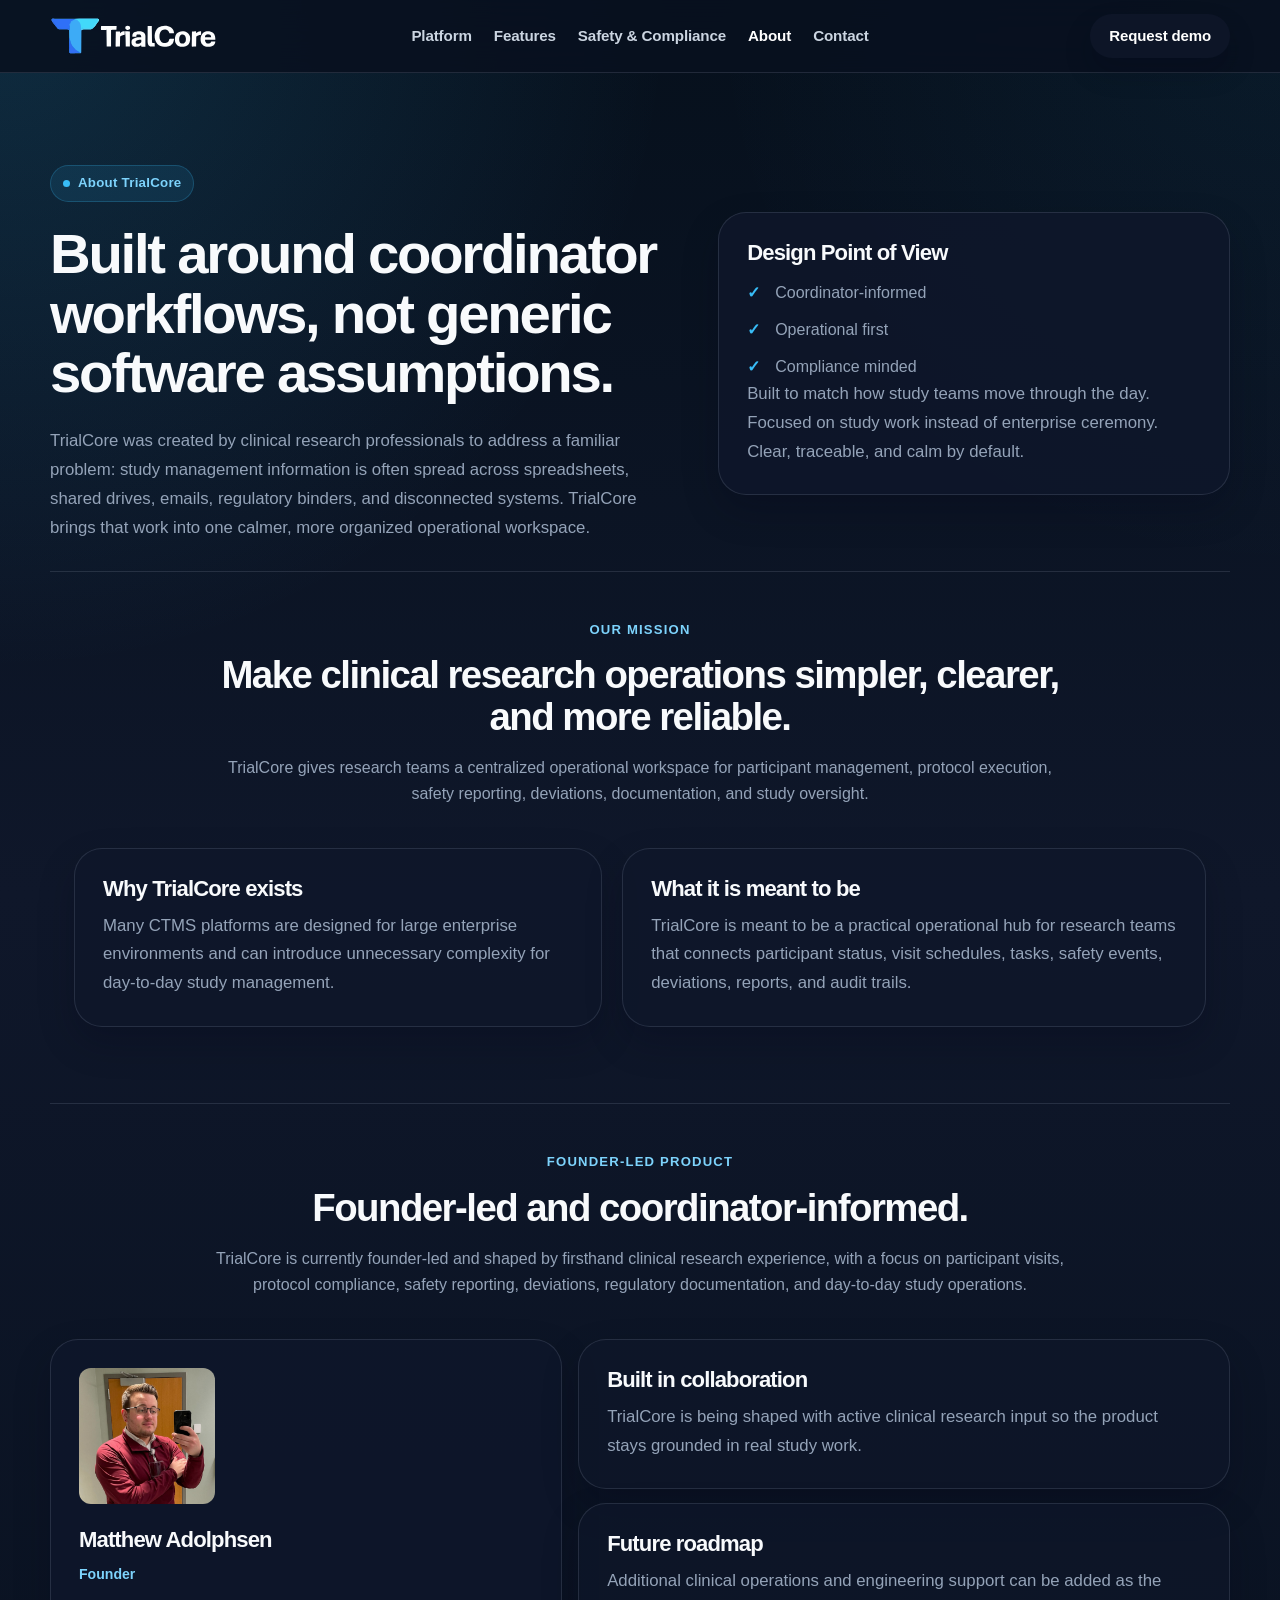
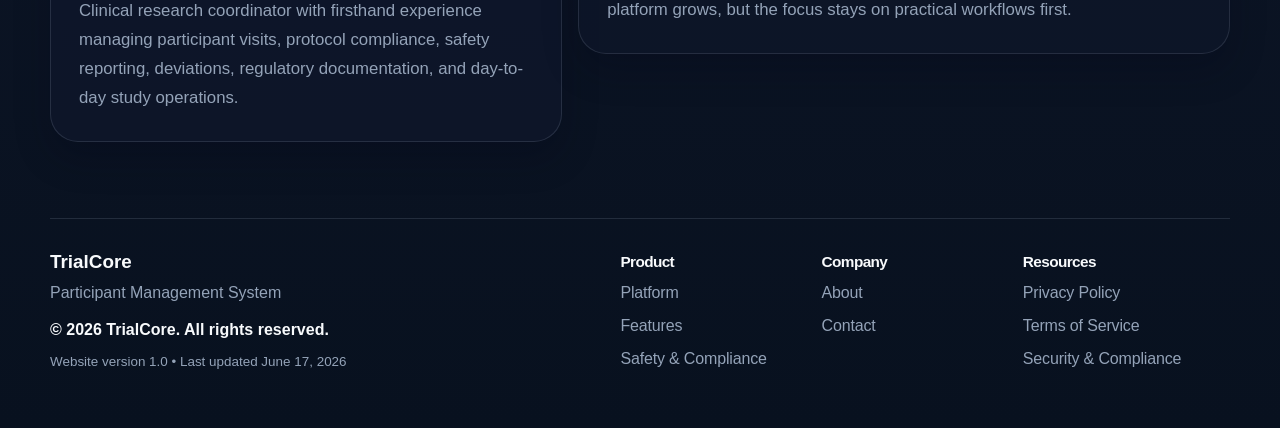
==== commit eda4d113: "Update image source for founder photo" ====
--- a/about.html
+++ b/about.html
@@ -8,12 +8,12 @@
   <link rel="stylesheet" href="assets/css/styles.css">
 
   <!-- TrialCore favicons -->
-<link rel="icon" href="assets/images/favicon/favicon.ico">
-<link rel="icon" type="image/png" sizes="16x16" href="assets/images/favicon/favicon-16x16.png">
-<link rel="icon" type="image/png" sizes="32x32" href="assets/images/favicon/favicon-32x32.png">
-<link rel="apple-touch-icon" sizes="180x180" href="assets/images/favicon/apple-touch-icon.png">
-<link rel="icon" type="image/png" sizes="192x192" href="assets/images/favicon/android-chrome-192x192.png">
-<link rel="icon" type="image/png" sizes="512x512" href="assets/images/favicon/android-chrome-512x512.png">
+  <link rel="icon" href="assets/images/favicon/favicon.ico">
+  <link rel="icon" type="image/png" sizes="16x16" href="assets/images/favicon/favicon-16x16.png">
+  <link rel="icon" type="image/png" sizes="32x32" href="assets/images/favicon/favicon-32x32.png">
+  <link rel="apple-touch-icon" sizes="180x180" href="assets/images/favicon/apple-touch-icon.png">
+  <link rel="icon" type="image/png" sizes="192x192" href="assets/images/favicon/android-chrome-192x192.png">
+  <link rel="icon" type="image/png" sizes="512x512" href="assets/images/favicon/android-chrome-512x512.png">
 </head>
 <body class="about-page">
   <a class="skip-link" href="#main-content">Skip to content</a>
@@ -85,7 +85,7 @@
       <div class="founder-photo-wrap">
         <img
           class="founder-photo"
-          src="assets/images/matt-adolphsen.jpg"
+          src="assets/images/staff/matt-adolphsen.jpg"
           alt="Matthew Adolphsen, Founder of TrialCore"
         />
       </div>
--- a/assets/css/styles.css
+++ b/assets/css/styles.css
@@ -59,7 +59,7 @@
   font-family: "Aptos", "Aptos Display", "Segoe UI", "Inter", "SF Pro Text", Arial, sans-serif;
   background:
     radial-gradient(circle at top left, rgba(56, 189, 248, 0.16), transparent 28%),
-    radial-gradient(circle at top right, rgba(34, 197, 94, 0.1), transparent 24%),
+    radial-gradient(circle at top right, rgba(56, 189, 248, 0.06), transparent 24%),
     linear-gradient(180deg, #06101c 0%, #0f172a 44%, #08111f 100%);
   color: var(--text);
   line-height: 1.58;
